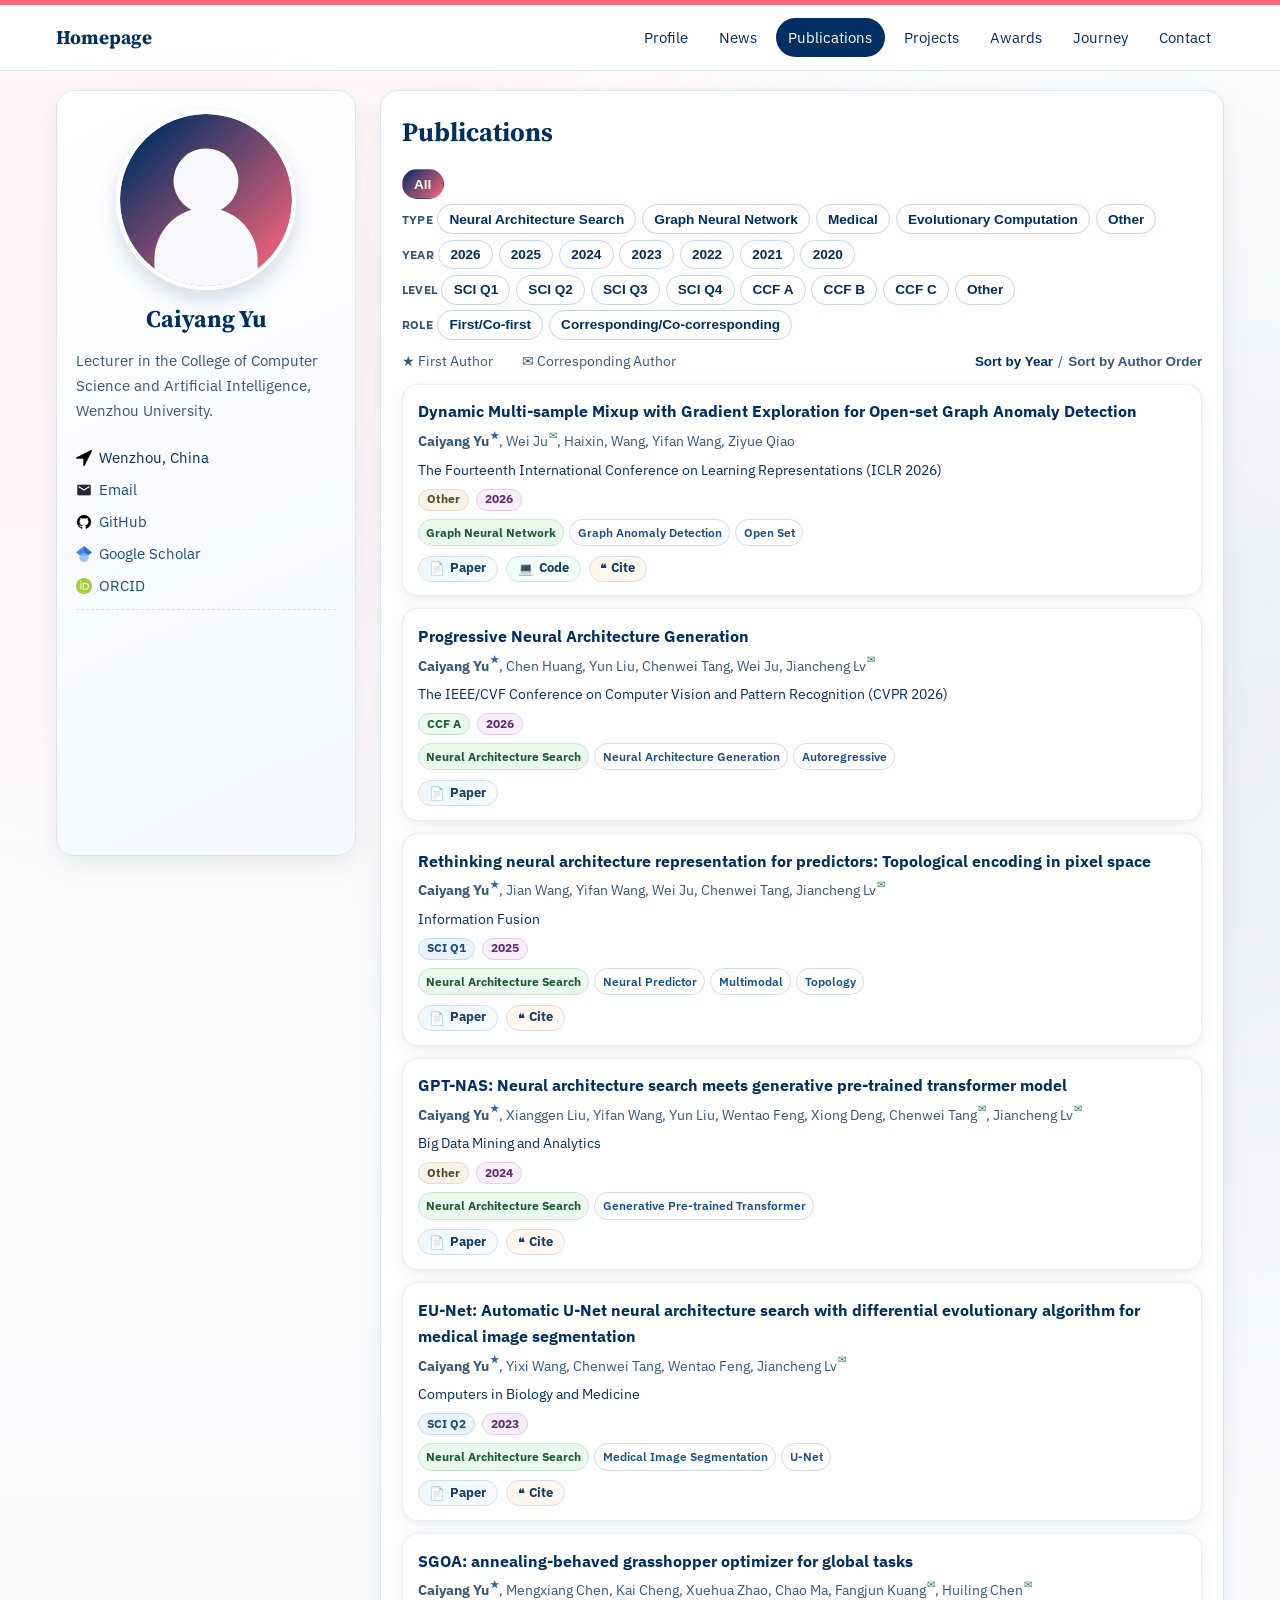
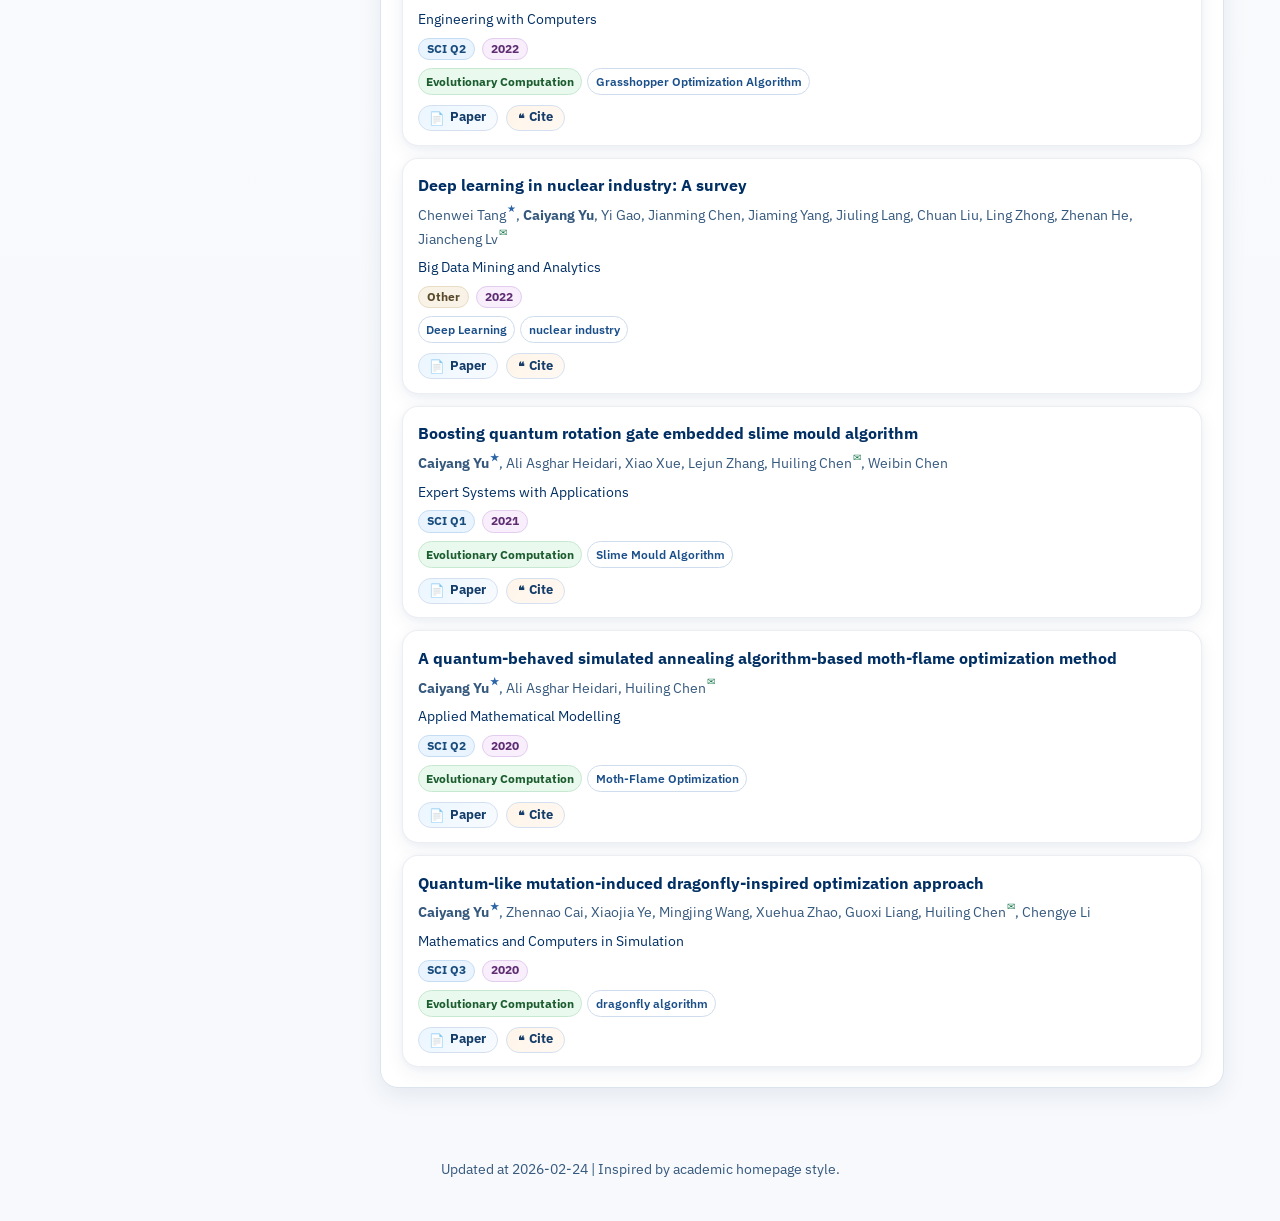
==== publications.html @ 08a245bc "Add files via upload" ====
<!doctype html>
<html lang="en">
  <head>
    <meta charset="UTF-8" />
    <meta name="viewport" content="width=device-width, initial-scale=1.0" />
    <title>Your Name - Publications</title>
    <meta
      name="description"
      content="Full publications list with tag filters and resource links."
    />
    <link rel="preconnect" href="https://fonts.googleapis.com" />
    <link rel="preconnect" href="https://fonts.gstatic.com" crossorigin />
    <link
      href="https://fonts.googleapis.com/css2?family=IBM+Plex+Sans:wght@400;500;600;700&family=Source+Serif+4:opsz,wght@8..60,500;8..60,700&display=swap"
      rel="stylesheet"
    />
    <link rel="stylesheet" href="./assets/css/style.css?v=20260226a9" />
  </head>
  <body class="accent-border-top publications-page">
    <header class="masthead">
      <div class="masthead__inner">
        <a class="brand" href="./index.html#overview">Homepage</a>
        <button class="menu-toggle" id="menuToggle" aria-label="Toggle navigation menu">
          ?
        </button>
        <nav class="site-nav" id="siteNav">
          <a href="./index.html#overview" class="nav-link" id="navOverview">Profile</a>
          <a href="./index.html#news" class="nav-link" id="navNews">News</a>
          <a href="./publications.html#publications" class="nav-link active" id="navPublications">Publications</a>
          <a href="./index.html#projects" class="nav-link" id="navProjects">Projects</a>
          <a href="./index.html#awards" class="nav-link" id="navAwards">Awards</a>
          <a href="./index.html#journey" class="nav-link" id="navJourney">Journey</a>
          <a href="./index.html#contact" class="nav-link" id="navContact">Contact</a>
        </nav>
      </div>
    </header>

    <div class="layout">
      <aside class="sidebar">
        <div class="profile-card reveal">
          <img
            src="./assets/img/avatar.svg"
            alt="Profile avatar"
            class="avatar"
            width="180"
            height="180"
          />
          <h1 class="name" id="profileName"></h1>
          <p class="title" id="profileTitle"></p>
          <p class="bio" id="profileBio"></p>
          <div class="profile-sections" id="profileSections"></div>
          <ul class="meta-list" id="profileMeta"></ul>
          <div class="profile-globe-section" id="profileGlobeSection">
            <div class="clustrmaps-shell">
              <script
                type="text/javascript"
                id="clstr_globe"
                src="//clustrmaps.com/globe.js?d=Vr-eYn9fNnJRWR6kcXJa5akQlOll4HKWjM--Xfn5inY"
              ></script>
            </div>
          </div>
        </div>
      </aside>

      <main class="content">
        <section id="publications" class="section reveal">
          <h2 id="publicationsTitle">Publications</h2>
          <div class="chip-group" id="pubFilterChips"></div>
          <p class="filter-hint filter-hint--authors" id="pubFilterHint">�� First Author        ? Corresponding Author</p>
          <div class="pub-list" id="pubList"></div>
        </section>
      </main>
    </div>

    <footer class="footer">
      <p><span id="updatedLabel">Updated at</span> <span id="updatedAt"></span> | <span id="footerInspired">Inspired by academic homepage style.</span></p>
    </footer>

    <script>
      window.CONTENT_BASE_PATH = "./content";
    </script>
    <script src="./assets/js/main.js?v=20260226a9"></script>
  </body>
</html>
---- assets/css/style.css ----
:root {
  --primary-color: #012f63;
  --primary-light: #1a4f8a;
  --accent-color: #fe667b;
  --accent-light: #ff9aaa;
  --bg-light: #f7f9fc;
  --bg-white: #ffffff;
  --text-main: #012f63;
  --text-muted: #35587d;
  --border: #dce4ee;
  --shadow: 0 8px 24px rgba(1, 47, 99, 0.08);
  --shadow-hover: 0 14px 30px rgba(1, 47, 99, 0.14);
  --radius: 12px;
  --radius-lg: 18px;
  --space: 1rem;
}

*,
*::before,
*::after {
  box-sizing: border-box;
}

html {
  scroll-behavior: smooth;
}

body {
  margin: 0;
  color: var(--text-main);
  background:
    radial-gradient(circle at 15% 10%, rgba(254, 102, 123, 0.08), transparent 28%),
    radial-gradient(circle at 90% 25%, rgba(1, 47, 99, 0.07), transparent 35%),
    linear-gradient(180deg, #ffffff 0%, #f7f9fc 70%);
  font-family: "IBM Plex Sans", sans-serif;
  line-height: 1.65;
}

body.modal-open {
  overflow: hidden;
}

.accent-border-top {
  border-top: 5px solid var(--accent-color);
}

a {
  color: var(--primary-light);
  text-decoration: none;
}

a:hover {
  color: var(--accent-color);
}

.masthead {
  position: sticky;
  top: 0;
  z-index: 20;
  backdrop-filter: blur(8px);
  background: rgba(255, 255, 255, 0.9);
  border-bottom: 1px solid var(--border);
}

.masthead__inner {
  max-width: 1200px;
  margin: 0 auto;
  padding: 0.8rem 1rem;
  display: flex;
  align-items: center;
  gap: 1rem;
}

.brand {
  font-family: "Source Serif 4", serif;
  font-size: 1.2rem;
  font-weight: 700;
  color: var(--primary-color);
}

.site-nav {
  margin-left: auto;
  display: flex;
  flex-wrap: wrap;
  gap: 0.35rem;
}

.nav-link {
  font-size: 0.95rem;
  padding: 0.45rem 0.8rem;
  border-radius: 999px;
  color: var(--primary-color);
  transition: 0.2s ease;
}

.nav-link:hover,
.nav-link.active {
  background: var(--primary-color);
  color: #fff;
}

.menu-toggle {
  display: none;
  border: 1px solid var(--border);
  border-radius: 8px;
  background: #fff;
  color: var(--primary-color);
  padding: 0.3rem 0.55rem;
  font-size: 1.15rem;
}

.layout {
  max-width: 1200px;
  margin: 1.2rem auto 0;
  padding: 0 1rem 2.5rem;
  display: grid;
  grid-template-columns: 300px 1fr;
  gap: 1.5rem;
}

.sidebar {
  position: sticky;
  top: 88px;
  align-self: start;
  max-height: calc(100vh - 104px);
}

.profile-card {
  background: linear-gradient(155deg, #fff 0%, #f4f8ff 100%);
  border: 1px solid var(--border);
  border-radius: var(--radius-lg);
  box-shadow: var(--shadow);
  padding: 1.2rem;
  max-height: calc(100vh - 104px);
  overflow-y: auto;
  scrollbar-gutter: stable;
  -ms-overflow-style: none;
  scrollbar-width: none;
}

.profile-card::-webkit-scrollbar {
  display: none;
  width: 0;
  height: 0;
}

.avatar {
  width: 100%;
  max-width: 180px;
  aspect-ratio: 1 / 1;
  object-fit: cover;
  border-radius: 50%;
  border: 4px solid #fff;
  box-shadow: 0 10px 20px rgba(1, 47, 99, 0.16);
  display: block;
  margin: 0 auto 0.9rem;
}

.name {
  margin: 0 0 0.1rem;
  text-align: center;
  font-size: 1.5rem;
  line-height: 1.2;
  font-family: "Source Serif 4", serif;
}

.title {
  margin: 0 0 0.9rem;
  text-align: center;
  color: var(--accent-color);
  font-weight: 600;
}

.bio {
  margin: 0 0 0.8rem;
  color: var(--text-muted);
  font-size: 0.95rem;
}

.profile-sections {
  margin: 0 0 0.8rem;
  display: grid;
  gap: 0.55rem;
}

.profile-section {
  border: 1px solid #dee8f5;
  border-radius: 10px;
  background: #fff;
  padding: 0.5rem 0.6rem;
}

.profile-section h3 {
  margin: 0 0 0.25rem;
  font-size: 0.83rem;
  letter-spacing: 0.02em;
  text-transform: uppercase;
  color: var(--accent-color);
}

.profile-section ul {
  margin: 0;
  padding-left: 1rem;
  font-size: 0.87rem;
  color: var(--text-main);
}

.meta-list {
  list-style: none;
  padding: 0;
  margin: 0;
  display: grid;
  gap: 0.9rem;
  font-size: 0.92rem;
}

.meta-item {
  display: flex;
  align-items: center;
  gap: 0.45rem;
}

.meta-link {
  display: inline-flex;
  align-items: center;
  gap: 0.45rem;
}

.meta-icon {
  width: 1.2rem;
  text-align: center;
  display: inline-block;
  flex: 0 0 1.2rem;
}

.meta-icon-img {
  width: 1rem;
  height: 1rem;
  object-fit: contain;
  flex: 0 0 1rem;
  display: inline-block;
}

.meta-text {
  line-height: 1.2;
}

.profile-globe-section {
  margin-top: 0.9rem;
  padding-top: 0.75rem;
  border-top: 1px dashed #d6e1f0;
}

.profile-time-section {
  margin-top: 0.88rem;
  padding: 0.62rem 0.68rem;
  border: 1px solid #d7e4f4;
  border-radius: 12px;
  background: linear-gradient(155deg, #ffffff, #f7fbff);
}

.profile-time-title {
  margin: 0 0 0.5rem;
  font-size: 0.78rem;
  letter-spacing: 0.05em;
  text-transform: uppercase;
  color: var(--text-muted);
}

.profile-time-grid {
  display: grid;
  gap: 0.36rem;
}

.profile-time-row {
  display: flex;
  align-items: center;
  justify-content: space-between;
  gap: 0.6rem;
}

.profile-time-label-wrap {
  display: inline-flex;
  flex-direction: column;
  align-items: flex-start;
  gap: 0.08rem;
  min-width: 0;
}

.profile-time-label {
  font-size: 0.78rem;
  color: #274162;
  white-space: nowrap;
}

.profile-time-label--link {
  color: #1c4e8c;
  text-decoration: none;
  border-bottom: 1px dotted #8bb1de;
}

.profile-time-label--link:hover {
  color: var(--accent-color);
  border-bottom-color: var(--accent-color);
}

.profile-time-sublabel {
  font-size: 0.71rem;
  color: #6e8098;
  line-height: 1.1;
}

.profile-time-value {
  min-width: 146px;
  text-align: right;
  font-family: ui-monospace, SFMono-Regular, Menlo, Consolas, "Liberation Mono", monospace;
  font-size: 0.77rem;
  color: #113b66;
  background: #ecf4ff;
  border: 1px solid #d5e5f8;
  border-radius: 8px;
  padding: 0.12rem 0.34rem;
  white-space: nowrap;
}

.profile-globe-title {
  margin: 0 0 0.55rem;
  font-size: 0.8rem;
  letter-spacing: 0.04em;
  text-transform: uppercase;
  color: var(--text-muted);
}

.clustrmaps-shell {
  min-height: 178px;
  display: flex;
  align-items: center;
  justify-content: center;
}

#clstr_globe {
  display: block;
  width: 197px;
  min-height: 214px;
}

.clustrmaps-shell .clstrm_outer {
  transform: scale(0.82);
  transform-origin: top center;
}

.content {
  min-width: 0;
}

body.publications-page .section {
  margin-bottom: 0;
}

.section {
  background: var(--bg-white);
  border: 1px solid var(--border);
  border-radius: var(--radius-lg);
  box-shadow: var(--shadow);
  padding: 1.25rem 1.3rem;
  margin-bottom: 1rem;
}

.section h2 {
  margin: 0 0 0.9rem;
  font-family: "Source Serif 4", serif;
  font-size: 1.65rem;
  color: var(--primary-color);
}

.section-title-row {
  display: flex;
  align-items: baseline;
  flex-wrap: wrap;
  gap: 0.5rem;
}

.section-title-link {
  font-family: "IBM Plex Sans", sans-serif;
  font-size: 1rem;
  font-weight: 600;
  color: var(--primary-light);
  border: 1px solid #d4e0ef;
  border-radius: 999px;
  padding: 0.14rem 0.52rem;
  transition:
    transform 0.18s ease,
    color 0.18s ease,
    border-color 0.18s ease,
    box-shadow 0.18s ease;
}

.section-title-link:hover {
  transform: translateY(-1px);
  color: var(--accent-color);
  border-color: #f3b4bf;
  box-shadow: 0 8px 16px rgba(1, 47, 99, 0.1);
}

.section h3 {
  margin: 0 0 0.5rem;
  font-size: 1.05rem;
}

.section ul {
  margin: 0;
  padding-left: 1.2rem;
}

.overview-grid {
  display: grid;
  grid-template-columns: 1fr;
  gap: 0.9rem;
}

.summary-card {
  position: relative;
  border: 1px solid #dbe7f5;
  border-radius: var(--radius);
  background: linear-gradient(160deg, #ffffff, #f6f9ff);
  padding: 1rem 1rem 2rem;
}

.summary-text {
  margin: 0;
  font-size: 1.02rem;
}

.feature-grid {
  margin-top: 0.9rem;
  display: grid;
  grid-template-columns: repeat(3, minmax(0, 1fr));
  gap: 0.7rem;
}

.feature-card {
  padding: 0.8rem 0.9rem;
  border-radius: var(--radius);
  border: 1px solid #e3eaf3;
  background: linear-gradient(155deg, #ffffff, #f6f9fe);
}

.timeline {
  display: grid;
  gap: 0.4rem;
}

#news .timeline li {
  border-radius: 8px;
  padding: 0.22rem 0.38rem;
  transition:
    transform 0.2s ease,
    box-shadow 0.2s ease,
    background-color 0.2s ease;
  transform-origin: left center;
}

#news .timeline li:hover {
  transform: translateX(4px) scale(1.015);
  background: linear-gradient(135deg, #ffffff 0%, #f7fbff 100%);
  box-shadow: 0 10px 20px rgba(1, 47, 99, 0.1);
}

.timeline li.news-latest {
  position: relative;
  padding-left: 0;
  font-weight: 600;
}

.timeline li.news-latest::after {
  content: "LATEST";
  margin-left: 0.45rem;
  display: inline-block;
  font-size: 0.68rem;
  letter-spacing: 0.06em;
  font-weight: 700;
  color: var(--accent-color);
  vertical-align: middle;
  animation: latestBlink 1.2s ease-in-out infinite;
}

@keyframes latestBlink {
  0%,
  100% {
    opacity: 1;
  }
  50% {
    opacity: 0.35;
  }
}

.journey-list {
  position: relative;
  display: grid;
  gap: 0.7rem;
  padding-left: 0.85rem;
}

.journey-list::before {
  content: "";
  position: absolute;
  left: 0.3rem;
  top: 0.1rem;
  bottom: 0.1rem;
  width: 2px;
  background: linear-gradient(180deg, var(--accent-light), var(--primary-color));
}

.journey-item {
  position: relative;
  border: 1px solid #dbe6f4;
  border-radius: var(--radius);
  background: linear-gradient(145deg, #ffffff, #f8fbff);
  padding: 0.75rem 0.85rem;
}

.journey-item::before {
  content: "";
  position: absolute;
  left: -1.1rem;
  top: 0.95rem;
  width: 10px;
  height: 10px;
  border-radius: 50%;
  background: var(--accent-color);
  box-shadow: 0 0 0 3px rgba(254, 102, 123, 0.18);
}

.journey-period {
  margin: 0;
  font-size: 0.83rem;
  color: var(--accent-color);
  font-weight: 700;
}

.journey-title {
  margin: 0.2rem 0 0;
  font-size: 1rem;
}

.journey-detail {
  margin: 0.25rem 0 0;
  font-size: 0.92rem;
  color: var(--text-muted);
}

.chip-group {
  display: flex;
  flex-wrap: wrap;
  gap: 0.45rem;
  margin-bottom: 0.8rem;
}

.pub-author-legend {
  display: flex;
  flex-wrap: wrap;
  gap: 0.75rem 1.1rem;
  margin: -0.1rem 0 0.7rem;
  padding: 0.45rem 0.65rem;
  border: 1px dashed #d2dfef;
  border-radius: 10px;
  background: #f9fcff;
}

.pub-author-legend__item {
  display: inline-flex;
  align-items: baseline;
  gap: 0.3rem;
  font-size: 0.82rem;
  color: var(--text-muted);
  font-weight: 600;
}

.pub-filter-groups {
  display: grid;
  gap: 0.34rem;
  margin-bottom: 0.8rem;
}

.pub-filter-group {
  display: grid;
  grid-template-columns: max-content minmax(0, 1fr);
  column-gap: 0.28rem;
  row-gap: 0.2rem;
  align-items: start;
}

.pub-filter-label {
  font-size: 0.74rem;
  font-weight: 700;
  color: var(--text-muted);
  letter-spacing: 0.02em;
  text-transform: uppercase;
  min-width: 0;
  padding-top: 0.32rem;
  white-space: nowrap;
}

.pub-filter-row {
  display: flex;
  flex-wrap: wrap;
  gap: 0.36rem;
  min-width: 0;
}

.pub-filter-group > .pub-filter-row:first-child {
  grid-column: 1 / -1;
}

.filter-hint {
  margin: -0.15rem 0 0.7rem;
  font-size: 0.85rem;
  color: var(--text-muted);
}

.filter-hint--authors {
  display: flex;
  flex-wrap: wrap;
  align-items: center;
  justify-content: space-between;
  gap: 0.9rem 1.2rem;
}

.filter-hint--authors .hint-author-legend {
  display: flex;
  flex-wrap: wrap;
  align-items: center;
  gap: 1.8rem;
}

.filter-hint--authors .hint-author-item {
  white-space: nowrap;
}

.pub-sort-switch {
  display: inline-flex;
  align-items: center;
  gap: 0.32rem;
  margin-left: auto;
}

.pub-sort-divider {
  color: var(--text-muted);
  font-size: 0.83rem;
  line-height: 1;
}

.pub-sort-btn {
  border: 0;
  border-radius: 0;
  background: transparent;
  color: var(--text-muted);
  font-size: 0.84rem;
  font-weight: 600;
  line-height: 1;
  padding: 0;
  cursor: pointer;
  transition: color 0.18s ease;
}

.pub-sort-btn.active {
  color: var(--primary-color);
  font-weight: 700;
}

.pub-sort-btn:hover {
  color: var(--accent-color);
}

.chip {
  border: 1px solid #c8d6e8;
  background: #fff;
  color: var(--primary-color);
  padding: 0.4rem 0.7rem;
  border-radius: 999px;
  cursor: pointer;
  font-size: 0.85rem;
  font-weight: 600;
}

.chip.active,
.chip:hover {
  border-color: transparent;
  background: linear-gradient(135deg, var(--primary-color), var(--accent-color));
  color: #fff;
}

.pub-list {
  display: grid;
  gap: 0.75rem;
}

.pub-card {
  position: relative;
  z-index: 0;
  display: flex;
  align-items: stretch;
  gap: 0;
  border: 0.8px solid rgba(1, 47, 99, 0.08);
  border-radius: 16px;
  background: #fff;
  padding: 0;
  overflow: hidden;
  box-shadow: 0 6px 20px rgba(1, 47, 99, 0.06), 0 2px 6px rgba(1, 47, 99, 0.04);
  transition: transform 0.22s ease, box-shadow 0.22s ease;
}

.pub-card--text-only {
  display: block;
  padding: 0.85rem 0.92rem;
}

.pub-card--text-only .pub-body {
  padding: 0;
}

.pub-card:hover {
  transform: translateY(-2px);
  box-shadow: 0 12px 26px rgba(1, 47, 99, 0.11), 0 4px 12px rgba(1, 47, 99, 0.08);
}

.pub-card:focus-within,
.pub-card:hover {
  z-index: 12;
}

.pub-thumb {
  flex: 0 0 min(40%, 420px);
  min-width: 220px;
  align-self: stretch;
  border-radius: 0;
  padding: 12px;
  display: flex;
  align-items: stretch;
  justify-content: stretch;
  font-weight: 700;
  color: #fff;
  font-size: 0.88rem;
  min-height: 0;
  background: transparent;
}

.pub-thumb-button {
  position: relative;
  border: 0;
  padding: 0;
  cursor: zoom-in;
  overflow: hidden;
  width: 100%;
  height: 100%;
  min-height: 0;
  border-radius: 10px;
  display: flex;
  align-items: center;
  justify-content: center;
  background: rgba(248, 251, 255, 0.72);
  transition: transform 0.2s ease, box-shadow 0.2s ease;
}

.pub-thumb-button:hover {
  transform: scale(1.015);
  box-shadow: 0 8px 16px rgba(1, 47, 99, 0.14);
}

.pub-thumb-corner-label {
  position: absolute;
  top: 10px;
  left: 10px;
  z-index: 2;
  pointer-events: none;
  padding: 0.22rem 0.58rem;
  border-radius: 999px;
  border: 1px solid rgba(255, 255, 255, 0.42);
  background: linear-gradient(135deg, rgba(22, 70, 132, 0.92), rgba(0, 147, 163, 0.88));
  color: #fff;
  font-size: 0.68rem;
  font-weight: 700;
  letter-spacing: 0.02em;
  line-height: 1.15;
  box-shadow: 0 6px 14px rgba(1, 47, 99, 0.2);
  backdrop-filter: blur(3px);
  -webkit-backdrop-filter: blur(3px);
}

.pub-thumb-img {
  width: 100%;
  height: 100%;
  max-width: none;
  max-height: none;
  object-fit: cover;
  display: block;
  background: transparent;
  border-radius: 6px;
}

.pub-thumb-file {
  display: inline-flex;
  align-items: center;
  justify-content: center;
  position: absolute;
  inset: 0;
  width: 100%;
  min-height: 0;
  font-size: 1rem;
  letter-spacing: 0.08em;
  color: #47678f;
  background: rgba(248, 251, 255, 0.82);
}

.pub-thumb-pdf {
  width: 100%;
  height: 100%;
  min-height: 0;
  border: 0;
  display: block;
  pointer-events: none;
  background: transparent;
}

.pub-thumb-button--pdf,
.pub-thumb-button--pdf .pub-thumb-pdf {
  min-height: 0;
}

.pub-thumb-pdf-canvas {
  display: block;
  max-width: 100%;
  max-height: 100%;
  width: auto;
  height: auto;
  background: transparent;
  border-radius: 6px;
}

.pub-thumb--badge {
  width: 100%;
  min-height: 168px;
  display: flex;
  align-items: center;
  justify-content: center;
  border-radius: 10px;
  background: linear-gradient(135deg, var(--primary-color), var(--accent-color));
}

.pub-body {
  flex: 1 1 auto;
  padding: 18px 20px 16px;
}

.pub-body h3 {
  margin: 0;
  font-size: 1rem;
}

.authors,
.venue {
  margin: 0.28rem 0 0;
  font-size: 0.9rem;
}

.authors {
  color: var(--text-muted);
}

.author-name {
  display: inline-block;
  white-space: nowrap;
}

.author-name--first {
  font-weight: 700;
}

.author-badge {
  display: inline-block;
  margin-left: 0.08rem;
  font-size: 0.62rem;
  line-height: 1;
  vertical-align: super;
  transform: translateY(-0.15rem);
}

.author-badge--first {
  color: #2a63a6;
}

.author-badge--corresponding {
  color: #1b7a4f;
}

.pub-levels {
  display: flex;
  flex-wrap: wrap;
  gap: 0.4rem;
  margin-top: 0.45rem;
}

.pub-level {
  display: inline-flex;
  align-items: center;
  border-radius: 999px;
  padding: 0.18rem 0.52rem;
  font-size: 0.75rem;
  font-weight: 700;
  line-height: 1.2;
  border: 1px solid transparent;
}

.pub-level--sci {
  color: #174c7d;
  background: #eaf4ff;
  border-color: #c5ddf4;
}

.pub-level--ccf {
  color: #1b5d2f;
  background: #eaf9ee;
  border-color: #c7e8d0;
}

.pub-level--other {
  color: #5a4a2b;
  background: #f8f2e7;
  border-color: #e8dcc4;
}

.pub-level--year {
  color: #5f2d72;
  background: #f8eefc;
  border-color: #e2cdee;
}

.tags {
  display: flex;
  flex-wrap: wrap;
  gap: 0.35rem;
  margin-top: 0.5rem;
}

.tags span {
  font-size: 0.74rem;
  font-weight: 600;
  color: var(--primary-light);
  border: 1px solid #cfdced;
  border-radius: 999px;
  padding: 0.18rem 0.45rem;
  background: #fff;
}

.tags span.tag-type-match {
  color: #1b5d2f;
  background: #eaf9ee;
  border-color: #c7e8d0;
  font-weight: 700;
}

.links {
  margin: 0.5rem 0 0;
  display: flex;
  gap: 0.8rem;
  font-size: 0.92rem;
  font-weight: 600;
}

.pub-actions {
  margin: 0.6rem 0 0;
  display: flex;
  flex-wrap: wrap;
  gap: 0.5rem;
}

.pub-action {
  display: inline-flex;
  align-items: center;
  gap: 0.3rem;
  border-radius: 999px;
  padding: 0.36rem 0.68rem;
  border: 1px solid #d4e0ef;
  color: #153d69;
  font-size: 0.8rem;
  font-weight: 700;
  line-height: 1;
  text-decoration: none;
  cursor: pointer;
  transition: transform 0.18s ease, box-shadow 0.18s ease, color 0.18s ease;
}

button.pub-action {
  appearance: none;
  font-family: inherit;
}

.pub-action--paper {
  background: linear-gradient(135deg, #ebf6ff, #f8fbff);
}

.pub-action--code {
  background: linear-gradient(135deg, #ecfff5, #f6fffa);
}

.pub-action--cite {
  background: linear-gradient(135deg, #fff4e8, #fff9f3);
}

.pub-action:hover {
  transform: scale(1.08);
  box-shadow: 0 10px 18px rgba(1, 47, 99, 0.16);
  color: #0a2f58;
}

.pub-action__icon {
  font-size: 0.78rem;
}

.pub-action__text {
  display: inline-block;
}

.pub-cite {
  position: relative;
  display: inline-flex;
}

.pub-cite::before {
  content: "";
  position: absolute;
  left: -0.2rem;
  right: -0.2rem;
  bottom: 100%;
  height: 0.55rem;
}

.pub-cite-menu {
  position: absolute;
  left: 0;
  bottom: 100%;
  min-width: 148px;
  display: grid;
  gap: 0.22rem;
  padding: 0.32rem;
  border-radius: 10px;
  border: 1px solid #d5e2f2;
  background: #fff;
  box-shadow: 0 12px 24px rgba(1, 47, 99, 0.14);
  opacity: 0;
  visibility: hidden;
  transform: translateY(-6px);
  pointer-events: none;
  transition: opacity 0.16s ease, transform 0.16s ease, visibility 0.16s ease;
  z-index: 25;
}

.pub-cite:hover .pub-cite-menu,
.pub-cite:focus-within .pub-cite-menu {
  opacity: 1;
  visibility: visible;
  transform: translateY(0);
  pointer-events: auto;
}

.pub-cite-option {
  appearance: none;
  border: 1px solid #d7e3f2;
  border-radius: 8px;
  background: #f8fbff;
  color: #133d6a;
  font-family: inherit;
  font-size: 0.76rem;
  font-weight: 600;
  text-align: left;
  padding: 0.34rem 0.42rem;
  cursor: pointer;
}

.pub-cite-option:hover {
  border-color: transparent;
  color: #fff;
  background: linear-gradient(135deg, var(--primary-color), var(--accent-color));
}

.transient-toast {
  position: fixed;
  left: 50%;
  top: 50%;
  z-index: 1400;
  display: inline-flex;
  align-items: center;
  justify-content: center;
  width: fit-content;
  min-width: 0;
  max-width: min(70vw, 280px);
  padding: 0.42rem 0.62rem;
  border-radius: 9px;
  border: 1px solid transparent;
  box-shadow: 0 12px 24px rgba(1, 47, 99, 0.14);
  font-size: 0.84rem;
  line-height: 1.25;
  text-align: center;
  font-weight: 600;
  word-break: break-word;
  opacity: 0;
  transform: translate(-50%, -46%) scale(0.98);
  pointer-events: none;
  transition: opacity 0.2s ease, transform 0.2s ease;
}

.transient-toast.show {
  opacity: 1;
  transform: translate(-50%, -50%) scale(1);
}

.transient-toast--info {
  background: #eef5ff;
  border-color: #c8daf6;
  color: #143a66;
}

.transient-toast--success {
  background: #eaf9eb;
  border-color: #bde8c1;
  color: #17612b;
}

.pub-card.hidden {
  display: none;
}

.project-list {
  display: grid;
  gap: 0.75rem;
}

.project-card {
  border: 1px solid #dce5f1;
  border-radius: var(--radius);
  background: linear-gradient(150deg, #fff, #f8fbff);
  padding: 0.8rem;
  transition: transform 0.22s ease, box-shadow 0.22s ease;
}

.project-card:hover {
  transform: translateY(-3px);
  box-shadow: var(--shadow-hover);
}

.project-top {
  display: flex;
  justify-content: space-between;
  align-items: baseline;
  gap: 0.6rem;
  flex-wrap: wrap;
}

.project-top h3 {
  margin: 0;
  font-size: 1.05rem;
}

.project-period {
  margin: 0;
  font-size: 0.82rem;
  color: var(--accent-color);
  font-weight: 700;
}

.project-summary,
.project-impact {
  margin: 0.45rem 0 0;
  font-size: 0.92rem;
}

.project-impact {
  color: var(--text-muted);
}

.hidden {
  display: none !important;
}

.footer {
  text-align: center;
  padding: 0.9rem 1rem 1.6rem;
  font-size: 0.9rem;
  color: var(--text-muted);
}

.pub-image-modal {
  position: fixed;
  inset: 0;
  z-index: 1250;
  display: none;
  place-items: center;
}

.pub-image-modal.open {
  display: grid;
}

.pub-image-modal__backdrop {
  position: absolute;
  inset: 0;
  background: rgba(0, 0, 0, 0.35);
  backdrop-filter: blur(1px);
}

.pub-image-modal__panel {
  position: relative;
  max-width: min(84vw, 980px);
  max-height: 86vh;
  display: grid;
  place-items: center;
}

.pub-image-modal__img {
  max-width: min(84vw, 980px);
  max-height: 82vh;
  width: auto;
  height: auto;
  display: block;
  border-radius: 0;
  box-shadow: none;
}

.pub-image-modal__pdf {
  display: none;
  width: min(90vw, 980px);
  height: min(84vh, 920px);
  border: 0;
  background: #fff;
}

.pub-image-modal.pdf-mode .pub-image-modal__img {
  display: none;
}

.pub-image-modal.pdf-mode .pub-image-modal__pdf {
  display: block;
}

.lang-switch {
  position: absolute;
  z-index: 2;
  display: inline-flex;
  align-items: center;
  gap: 0.32rem;
  border: 0;
  border-radius: 0;
  background: transparent;
  box-shadow: none;
  padding: 0;
  user-select: none;
}

.lang-switch-inline {
  right: 0.95rem;
  bottom: 0.8rem;
  margin: 0;
}

.lang-divider {
  color: var(--text-muted);
  font-size: 0.83rem;
  line-height: 1;
  padding: 0;
}

.lang-btn {
  border: 0;
  border-radius: 0;
  background: transparent;
  color: var(--text-muted);
  font-size: 0.84rem;
  font-weight: 600;
  line-height: 1;
  padding: 0;
  cursor: pointer;
  transition: color 0.18s ease;
}

.lang-btn.active {
  color: var(--primary-color);
  font-weight: 700;
}

.lang-btn:hover {
  color: var(--accent-color);
}

.email-modal {
  position: fixed;
  inset: 0;
  z-index: 1200;
  display: none;
  place-items: center;
}

.email-modal.open {
  display: grid;
}

.email-modal__backdrop {
  position: absolute;
  inset: 0;
  background: rgba(1, 47, 99, 0.45);
  backdrop-filter: blur(4px);
}

.email-modal__card {
  position: relative;
  width: min(92vw, 380px);
  background: linear-gradient(155deg, #ffffff 0%, #f5f9ff 100%);
  border: 1px solid #d5e2f2;
  border-radius: 16px;
  box-shadow: 0 20px 45px rgba(1, 47, 99, 0.24);
  padding: 1rem 1rem 1.1rem;
}

.email-modal__close {
  position: absolute;
  top: 0.55rem;
  right: 0.55rem;
  width: 2rem;
  height: 2rem;
  border: 1px solid #ccdaec;
  border-radius: 999px;
  background: #fff;
  color: var(--primary-color);
  font-size: 1.05rem;
  line-height: 1;
  cursor: pointer;
}

.email-modal__close:hover {
  border-color: transparent;
  color: #fff;
  background: linear-gradient(135deg, var(--primary-color), var(--accent-color));
}

.email-modal__kicker {
  margin: 0;
  font-size: 0.8rem;
  color: var(--accent-color);
  text-transform: uppercase;
  letter-spacing: 0.06em;
  font-weight: 700;
}

.email-modal__title {
  margin: 0.25rem 0 0.45rem;
  font-size: 1.25rem;
  font-family: "Source Serif 4", serif;
}

.email-modal__address {
  margin: 0 0 0.85rem;
  padding: 0.58rem 0.68rem;
  border: 1px dashed #bfd2e9;
  border-radius: 10px;
  background: #fff;
  word-break: break-all;
  font-weight: 600;
}

.email-modal__copy {
  border: 1px solid #cadaef;
  background: #fff;
  color: var(--primary-color);
  border-radius: 999px;
  padding: 0.45rem 0.8rem;
  font-size: 0.88rem;
  font-weight: 700;
  cursor: pointer;
  display: inline-flex;
  align-items: center;
  gap: 0.45rem;
}

.email-modal__copy:hover {
  border-color: transparent;
  color: #fff;
  background: linear-gradient(135deg, var(--primary-color), var(--accent-color));
}

.copy-icon {
  width: 0.92rem;
  height: 0.92rem;
  position: relative;
  display: inline-block;
}

.copy-icon::before,
.copy-icon::after {
  content: "";
  position: absolute;
  border: 1.6px solid currentColor;
  border-radius: 2px;
  width: 0.7rem;
  height: 0.7rem;
}

.copy-icon::before {
  top: 0.12rem;
  left: 0.2rem;
}

.copy-icon::after {
  top: -0.06rem;
  left: 0;
  background: transparent;
}

.reveal {
  opacity: 0;
  transform: translateY(14px);
}

.reveal.in {
  opacity: 1;
  transform: translateY(0);
  transition: opacity 0.45s ease, transform 0.45s ease;
}

@media (max-width: 1000px) {
  .layout {
    grid-template-columns: 1fr;
  }

  .sidebar {
    position: static;
    max-height: none;
  }

  .feature-grid {
    grid-template-columns: 1fr;
  }

  .overview-grid {
    grid-template-columns: 1fr;
  }

  .profile-card {
    max-height: none;
    overflow: visible;
  }
}

@media (max-width: 760px) {
  .menu-toggle {
    display: inline-block;
    margin-left: auto;
  }

  .site-nav {
    position: absolute;
    top: calc(100% + 8px);
    left: 1rem;
    right: 1rem;
    background: #fff;
    border: 1px solid var(--border);
    border-radius: 10px;
    padding: 0.45rem;
    box-shadow: var(--shadow);
    display: none;
  }

  .site-nav.open {
    display: grid;
    gap: 0.25rem;
  }

  .pub-card {
    flex-direction: column;
  }

  .pub-filter-label {
    min-width: 0;
    padding-top: 0.32rem;
  }

  .pub-thumb {
    width: 100%;
    min-width: 0;
    min-height: 0;
    padding: 10px;
  }

  .pub-thumb-button--pdf,
  .pub-thumb-button--pdf .pub-thumb-pdf {
    min-height: 0;
  }

  .pub-thumb-button {
    min-height: 0;
  }

  .pub-thumb-corner-label {
    top: 8px;
    left: 8px;
    padding: 0.2rem 0.52rem;
    font-size: 0.64rem;
  }

  .pub-body {
    padding: 0 12px 12px;
  }

}
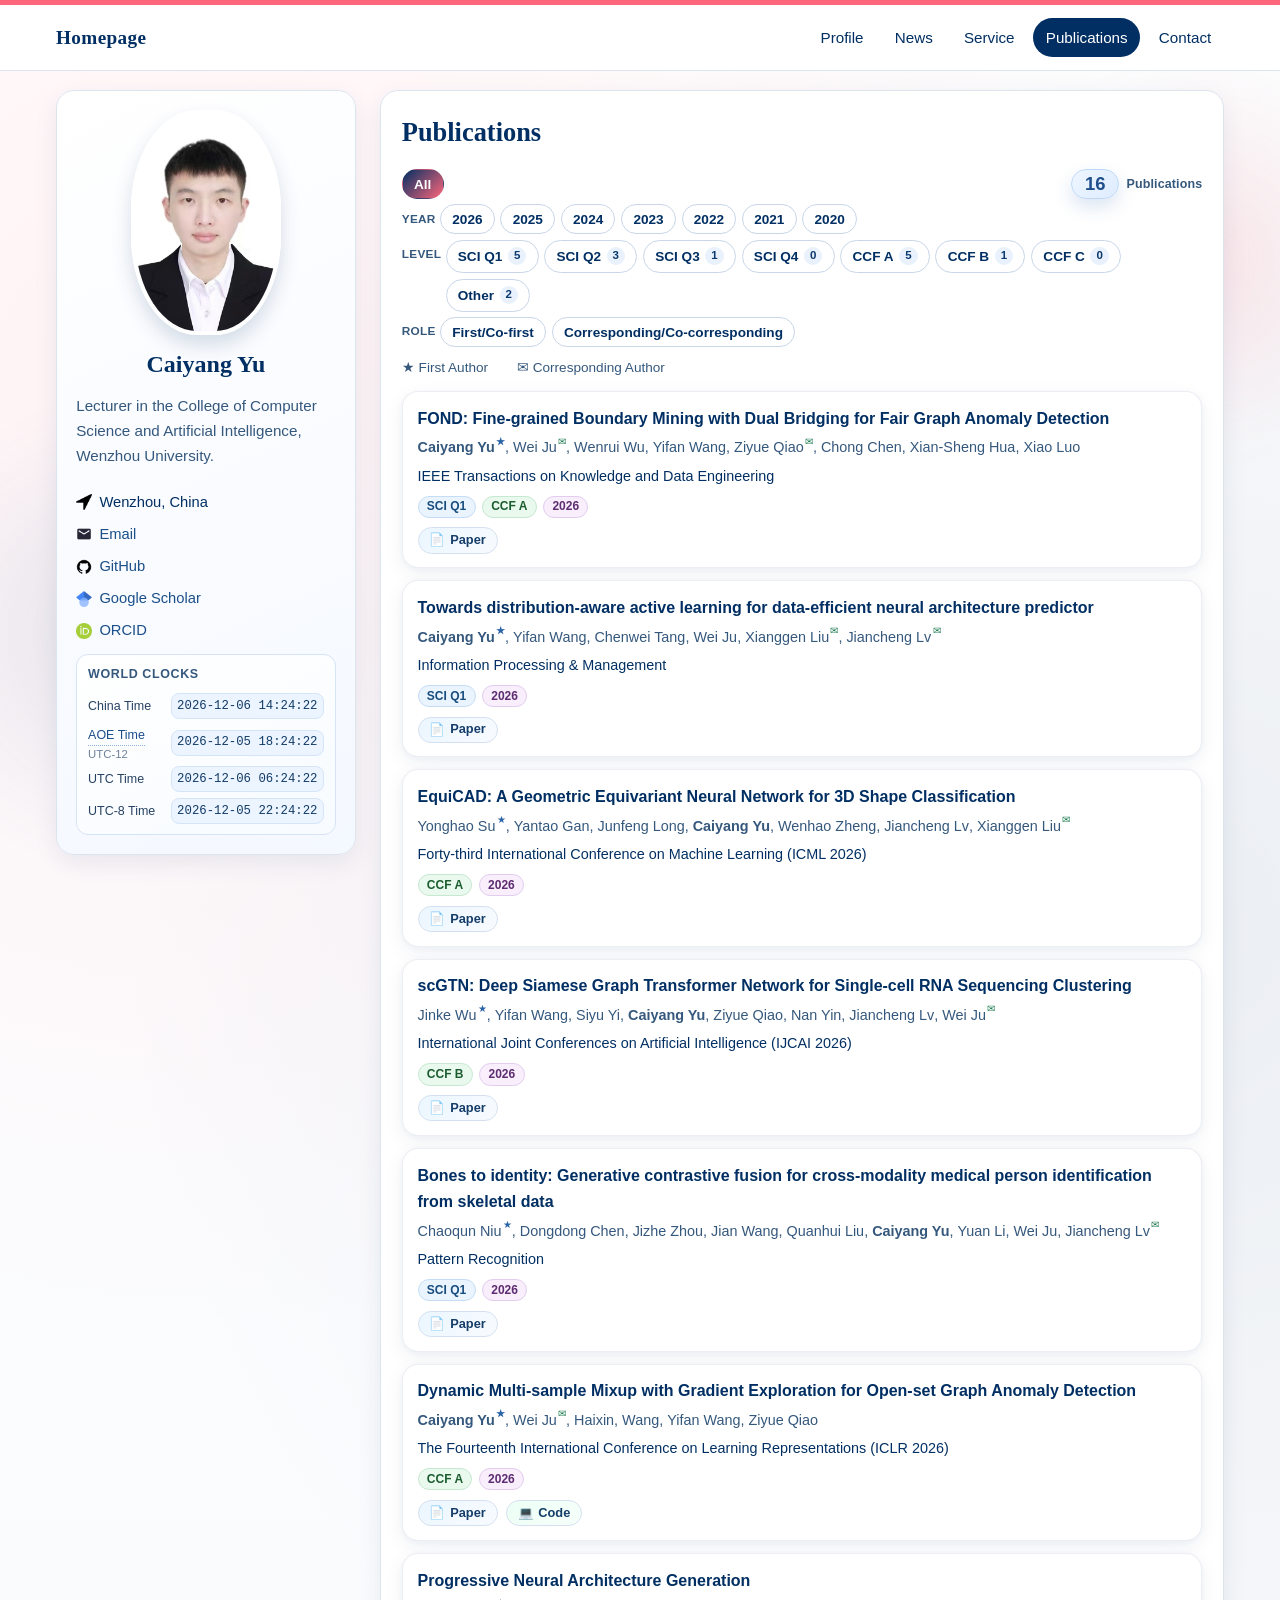
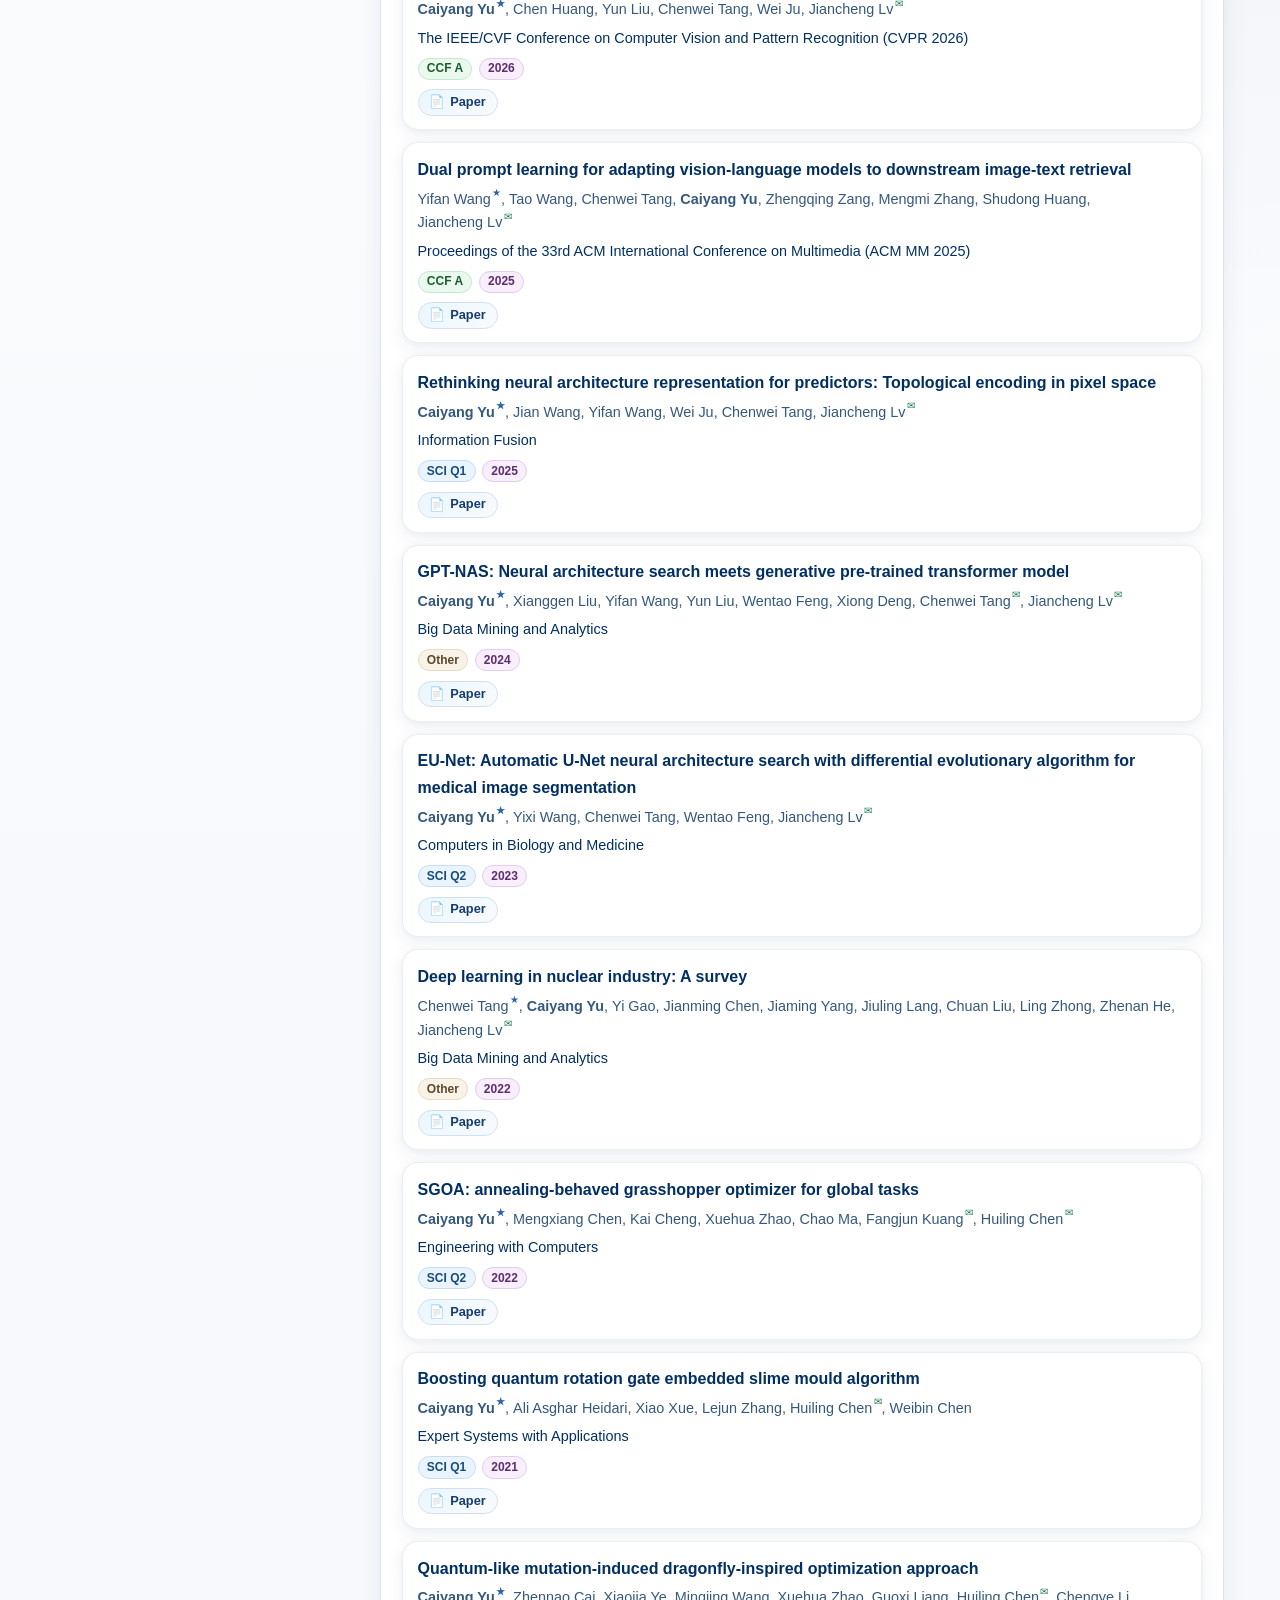
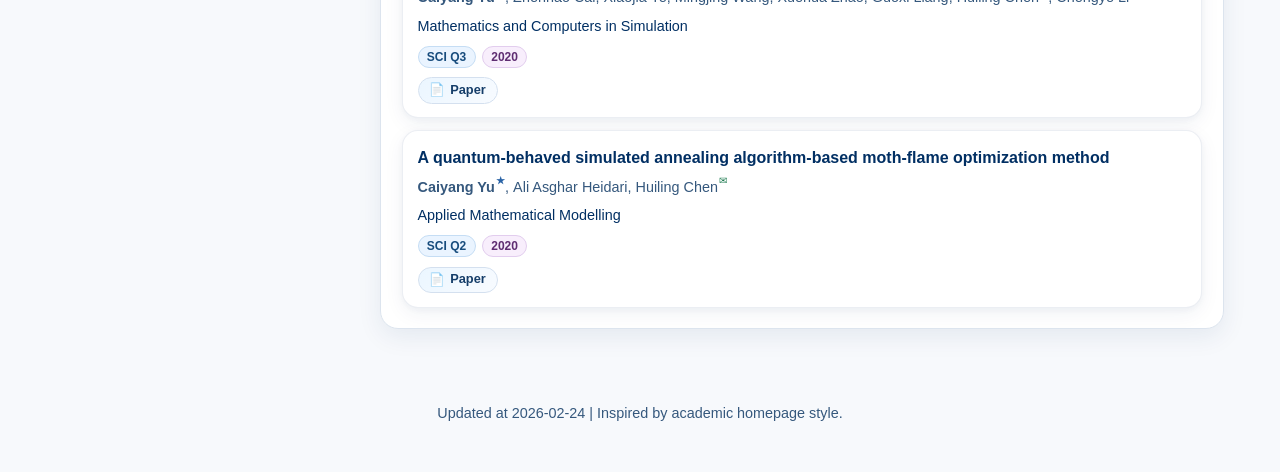
==== commit 281e62db: "Add files via upload" ====
--- a/publications.html
+++ b/publications.html
@@ -3,18 +3,15 @@
   <head>
     <meta charset="UTF-8" />
     <meta name="viewport" content="width=device-width, initial-scale=1.0" />
+    <meta http-equiv="Cache-Control" content="no-cache, no-store, must-revalidate" />
+    <meta http-equiv="Pragma" content="no-cache" />
+    <meta http-equiv="Expires" content="0" />
     <title>Your Name - Publications</title>
     <meta
       name="description"
       content="Full publications list with tag filters and resource links."
     />
-    <link rel="preconnect" href="https://fonts.googleapis.com" />
-    <link rel="preconnect" href="https://fonts.gstatic.com" crossorigin />
-    <link
-      href="https://fonts.googleapis.com/css2?family=IBM+Plex+Sans:wght@400;500;600;700&family=Source+Serif+4:opsz,wght@8..60,500;8..60,700&display=swap"
-      rel="stylesheet"
-    />
-    <link rel="stylesheet" href="./assets/css/style.css?v=20260226a9" />
+    <link rel="stylesheet" href="./assets/css/style.css?v=20260824a12" />
   </head>
   <body class="accent-border-top publications-page">
     <header class="masthead">
@@ -26,10 +23,8 @@
         <nav class="site-nav" id="siteNav">
           <a href="./index.html#overview" class="nav-link" id="navOverview">Profile</a>
           <a href="./index.html#news" class="nav-link" id="navNews">News</a>
+          <a href="./index.html#service" class="nav-link" id="navService">Service</a>
           <a href="./publications.html#publications" class="nav-link active" id="navPublications">Publications</a>
-          <a href="./index.html#projects" class="nav-link" id="navProjects">Projects</a>
-          <a href="./index.html#awards" class="nav-link" id="navAwards">Awards</a>
-          <a href="./index.html#journey" class="nav-link" id="navJourney">Journey</a>
           <a href="./index.html#contact" class="nav-link" id="navContact">Contact</a>
         </nav>
       </div>
@@ -37,33 +32,24 @@
 
     <div class="layout">
       <aside class="sidebar">
-        <div class="profile-card reveal">
+        <div class="profile-card">
           <img
-            src="./assets/img/avatar.svg"
+            src="./assets/img/caiyang-yu.jpg"
             alt="Profile avatar"
             class="avatar"
-            width="180"
-            height="180"
+            width="150"
+            height="225"
           />
           <h1 class="name" id="profileName"></h1>
           <p class="title" id="profileTitle"></p>
           <p class="bio" id="profileBio"></p>
           <div class="profile-sections" id="profileSections"></div>
           <ul class="meta-list" id="profileMeta"></ul>
-          <div class="profile-globe-section" id="profileGlobeSection">
-            <div class="clustrmaps-shell">
-              <script
-                type="text/javascript"
-                id="clstr_globe"
-                src="//clustrmaps.com/globe.js?d=Vr-eYn9fNnJRWR6kcXJa5akQlOll4HKWjM--Xfn5inY"
-              ></script>
-            </div>
-          </div>
         </div>
       </aside>
 
       <main class="content">
-        <section id="publications" class="section reveal">
+        <section id="publications" class="section">
           <h2 id="publicationsTitle">Publications</h2>
           <div class="chip-group" id="pubFilterChips"></div>
           <p class="filter-hint filter-hint--authors" id="pubFilterHint">�� First Author        ? Corresponding Author</p>
@@ -79,7 +65,7 @@
     <script>
       window.CONTENT_BASE_PATH = "./content";
     </script>
-    <script src="./assets/js/main.js?v=20260226a9"></script>
+    <script src="./assets/js/main.js?v=20260824a12"></script>
   </body>
 </html>
 
--- a/assets/css/style.css
+++ b/assets/css/style.css
@@ -13,6 +13,7 @@
   --radius: 12px;
   --radius-lg: 18px;
   --space: 1rem;
+  --scroll-progress: 0;
 }
 
 *,
@@ -22,22 +23,90 @@
 }
 
 html {
-  scroll-behavior: smooth;
+  scroll-behavior: auto;
 }
 
 body {
+  position: relative;
   margin: 0;
+  min-height: 100vh;
   color: var(--text-main);
   background:
     radial-gradient(circle at 15% 10%, rgba(254, 102, 123, 0.08), transparent 28%),
     radial-gradient(circle at 90% 25%, rgba(1, 47, 99, 0.07), transparent 35%),
     linear-gradient(180deg, #ffffff 0%, #f7f9fc 70%);
-  font-family: "IBM Plex Sans", sans-serif;
+  font-family: "Segoe UI", "PingFang SC", "Microsoft YaHei", Arial, sans-serif;
   line-height: 1.65;
+  overflow-x: hidden;
+  animation: none;
 }
 
 body.modal-open {
   overflow: hidden;
+  filter: none !important;
+  animation: none !important;
+}
+
+body::before,
+body::after {
+  content: "";
+  position: fixed;
+  inset: auto;
+  pointer-events: none;
+  z-index: 0;
+  filter: blur(18px);
+}
+
+body::before {
+  top: 6vh;
+  right: -10vw;
+  width: 32vw;
+  height: 32vw;
+  min-width: 300px;
+  min-height: 300px;
+  border-radius: 50%;
+  background: radial-gradient(circle, rgba(254, 102, 123, 0.14) 0%, rgba(254, 102, 123, 0) 68%);
+  animation: none;
+}
+
+body::after {
+  left: -8vw;
+  bottom: 4vh;
+  width: 36vw;
+  height: 36vw;
+  min-width: 320px;
+  min-height: 320px;
+  border-radius: 50%;
+  background: radial-gradient(circle, rgba(26, 79, 138, 0.11) 0%, rgba(26, 79, 138, 0) 72%);
+  animation: none;
+}
+
+.ambient-network {
+  position: fixed;
+  inset: 0;
+  z-index: 0;
+  width: 100%;
+  height: 100%;
+  pointer-events: none;
+  opacity: 0.9;
+  mask-image: linear-gradient(
+    90deg,
+    rgba(0, 0, 0, 0.98) 0%,
+    rgba(0, 0, 0, 0.95) 18%,
+    rgba(0, 0, 0, 0.18) 39%,
+    rgba(0, 0, 0, 0.18) 61%,
+    rgba(0, 0, 0, 0.95) 82%,
+    rgba(0, 0, 0, 0.98) 100%
+  );
+  -webkit-mask-image: linear-gradient(
+    90deg,
+    rgba(0, 0, 0, 0.98) 0%,
+    rgba(0, 0, 0, 0.95) 18%,
+    rgba(0, 0, 0, 0.18) 39%,
+    rgba(0, 0, 0, 0.18) 61%,
+    rgba(0, 0, 0, 0.95) 82%,
+    rgba(0, 0, 0, 0.98) 100%
+  );
 }
 
 .accent-border-top {
@@ -57,9 +126,23 @@
   position: sticky;
   top: 0;
   z-index: 20;
+  overflow: hidden;
   backdrop-filter: blur(8px);
   background: rgba(255, 255, 255, 0.9);
   border-bottom: 1px solid var(--border);
+}
+
+.masthead::after {
+  content: "";
+  position: absolute;
+  left: 0;
+  right: 0;
+  bottom: 0;
+  height: 2px;
+  background: linear-gradient(90deg, rgba(15, 123, 108, 0.95), rgba(254, 102, 123, 0.95));
+  transform-origin: left center;
+  transform: scaleX(calc(var(--scroll-progress) * 0.01));
+  box-shadow: 0 0 12px rgba(15, 123, 108, 0.18);
 }
 
 .masthead__inner {
@@ -72,10 +155,11 @@
 }
 
 .brand {
-  font-family: "Source Serif 4", serif;
+  font-family: Georgia, "Times New Roman", serif;
   font-size: 1.2rem;
   font-weight: 700;
   color: var(--primary-color);
+  letter-spacing: 0.02em;
 }
 
 .site-nav {
@@ -110,6 +194,8 @@
 }
 
 .layout {
+  position: relative;
+  z-index: 1;
   max-width: 1200px;
   margin: 1.2rem auto 0;
   padding: 0 1rem 2.5rem;
@@ -123,9 +209,11 @@
   top: 88px;
   align-self: start;
   max-height: calc(100vh - 104px);
+  perspective: 1400px;
 }
 
 .profile-card {
+  position: relative;
   background: linear-gradient(155deg, #fff 0%, #f4f8ff 100%);
   border: 1px solid var(--border);
   border-radius: var(--radius-lg);
@@ -136,6 +224,35 @@
   scrollbar-gutter: stable;
   -ms-overflow-style: none;
   scrollbar-width: none;
+  transform-style: preserve-3d;
+  transform:
+    perspective(1200px)
+    rotateX(var(--card-tilt-x, 0deg))
+    rotateY(var(--card-tilt-y, 0deg))
+    translateY(var(--card-lift, 0px));
+  transition: transform 0.26s ease, box-shadow 0.26s ease, border-color 0.26s ease;
+}
+
+.profile-card::before {
+  content: "";
+  position: absolute;
+  inset: 0;
+  border-radius: inherit;
+  background:
+    radial-gradient(circle at var(--card-glow-x, 50%) var(--card-glow-y, 22%), rgba(255, 255, 255, 0.78), transparent 28%),
+    linear-gradient(145deg, rgba(255, 255, 255, 0.3), transparent 48%);
+  opacity: 0;
+  transition: opacity 0.26s ease;
+  pointer-events: none;
+}
+
+.profile-card:hover {
+  border-color: rgba(15, 123, 108, 0.22);
+  box-shadow: 0 20px 40px rgba(1, 47, 99, 0.14);
+}
+
+.profile-card:hover::before {
+  opacity: 1;
 }
 
 .profile-card::-webkit-scrollbar {
@@ -146,14 +263,32 @@
 
 .avatar {
   width: 100%;
-  max-width: 180px;
-  aspect-ratio: 1 / 1;
+  max-width: 150px;
+  aspect-ratio: 2 / 3;
   object-fit: cover;
-  border-radius: 50%;
+  object-position: center top;
+  border-radius: 44%;
   border: 4px solid #fff;
   box-shadow: 0 10px 20px rgba(1, 47, 99, 0.16);
   display: block;
   margin: 0 auto 0.9rem;
+  transform-origin: center;
+  transition: transform 0.28s ease, box-shadow 0.28s ease, filter 0.28s ease;
+  will-change: transform;
+}
+
+.avatar:hover {
+  transform: scale(1.16);
+  box-shadow: 0 20px 34px rgba(1, 47, 99, 0.24);
+  filter: saturate(1.03);
+}
+
+.profile-card:hover .avatar {
+  transform: translate3d(0, 0, 28px) scale(1.08);
+}
+
+.profile-card:hover .avatar:hover {
+  transform: translate3d(0, 0, 28px) scale(1.16);
 }
 
 .name {
@@ -161,7 +296,8 @@
   text-align: center;
   font-size: 1.5rem;
   line-height: 1.2;
-  font-family: "Source Serif 4", serif;
+  font-family: Georgia, "Times New Roman", serif;
+  transition: transform 0.26s ease, letter-spacing 0.26s ease;
 }
 
 .title {
@@ -169,18 +305,21 @@
   text-align: center;
   color: var(--accent-color);
   font-weight: 600;
+  transition: transform 0.26s ease, color 0.26s ease;
 }
 
 .bio {
   margin: 0 0 0.8rem;
   color: var(--text-muted);
   font-size: 0.95rem;
+  transition: transform 0.26s ease, opacity 0.26s ease;
 }
 
 .profile-sections {
   margin: 0 0 0.8rem;
   display: grid;
   gap: 0.55rem;
+  transition: transform 0.26s ease;
 }
 
 .profile-section {
@@ -212,6 +351,7 @@
   display: grid;
   gap: 0.9rem;
   font-size: 0.92rem;
+  transition: transform 0.26s ease;
 }
 
 .meta-item {
@@ -245,10 +385,20 @@
   line-height: 1.2;
 }
 
-.profile-globe-section {
-  margin-top: 0.9rem;
-  padding-top: 0.75rem;
-  border-top: 1px dashed #d6e1f0;
+.profile-card:hover .name {
+  transform: translate3d(0, -2px, 26px);
+  letter-spacing: 0.015em;
+}
+
+.profile-card:hover .title {
+  transform: translate3d(0, -1px, 20px);
+  color: #e95b72;
+}
+
+.profile-card:hover .bio,
+.profile-card:hover .profile-sections,
+.profile-card:hover .meta-list {
+  transform: translate3d(0, 0, 14px);
 }
 
 .profile-time-section {
@@ -323,32 +473,6 @@
   white-space: nowrap;
 }
 
-.profile-globe-title {
-  margin: 0 0 0.55rem;
-  font-size: 0.8rem;
-  letter-spacing: 0.04em;
-  text-transform: uppercase;
-  color: var(--text-muted);
-}
-
-.clustrmaps-shell {
-  min-height: 178px;
-  display: flex;
-  align-items: center;
-  justify-content: center;
-}
-
-#clstr_globe {
-  display: block;
-  width: 197px;
-  min-height: 214px;
-}
-
-.clustrmaps-shell .clstrm_outer {
-  transform: scale(0.82);
-  transform-origin: top center;
-}
-
 .content {
   min-width: 0;
 }
@@ -358,17 +482,21 @@
 }
 
 .section {
+  position: relative;
   background: var(--bg-white);
   border: 1px solid var(--border);
   border-radius: var(--radius-lg);
   box-shadow: var(--shadow);
   padding: 1.25rem 1.3rem;
   margin-bottom: 1rem;
+  overflow: hidden;
+  isolation: isolate;
 }
 
 .section h2 {
   margin: 0 0 0.9rem;
-  font-family: "Source Serif 4", serif;
+  position: relative;
+  font-family: Georgia, "Times New Roman", serif;
   font-size: 1.65rem;
   color: var(--primary-color);
 }
@@ -381,7 +509,7 @@
 }
 
 .section-title-link {
-  font-family: "IBM Plex Sans", sans-serif;
+  font-family: "Segoe UI", "PingFang SC", "Microsoft YaHei", Arial, sans-serif;
   font-size: 1rem;
   font-weight: 600;
   color: var(--primary-light);
@@ -424,11 +552,68 @@
   border-radius: var(--radius);
   background: linear-gradient(160deg, #ffffff, #f6f9ff);
   padding: 1rem 1rem 2rem;
+  overflow: hidden;
+}
+
+.summary-card::before {
+  content: "";
+  position: absolute;
+  inset: 0 auto 0 0;
+  width: 5px;
+  background: linear-gradient(180deg, rgba(15, 123, 108, 0.85), rgba(254, 102, 123, 0.75));
+  border-radius: 999px;
 }
 
 .summary-text {
   margin: 0;
   font-size: 1.02rem;
+}
+
+.summary-text--staged {
+  display: block;
+}
+
+.summary-segment {
+  display: inline;
+  white-space: normal;
+  opacity: 0;
+  transform: translate3d(0, 18px, 0);
+  filter: blur(8px);
+  transition:
+    opacity 0.54s ease,
+    transform 0.62s cubic-bezier(0.16, 1, 0.3, 1),
+    filter 0.45s ease;
+  transition-delay: var(--segment-delay, 0ms);
+}
+
+#overview.in .summary-segment {
+  opacity: 1;
+  transform: translate3d(0, 0, 0);
+  filter: blur(0);
+}
+
+.summary-text a {
+  color: #0f7b6c;
+  font-weight: 600;
+  text-decoration: none;
+  border-bottom: 2px solid rgba(15, 123, 108, 0.4);
+  background: linear-gradient(180deg, transparent 62%, rgba(15, 123, 108, 0.12) 62%);
+  transition:
+    color 0.2s ease,
+    border-color 0.2s ease,
+    background 0.2s ease;
+}
+
+.summary-text a:hover {
+  color: #0b5f54;
+  border-bottom-color: rgba(11, 95, 84, 0.7);
+  background: linear-gradient(180deg, transparent 52%, rgba(15, 123, 108, 0.2) 52%);
+}
+
+.summary-text a:focus-visible {
+  outline: 2px solid rgba(15, 123, 108, 0.3);
+  outline-offset: 2px;
+  border-radius: 2px;
 }
 
 .feature-grid {
@@ -447,50 +632,232 @@
 
 .timeline {
   display: grid;
-  gap: 0.4rem;
+  gap: 0.55rem;
+}
+
+#news .timeline {
+  position: relative;
+  gap: 0.7rem;
 }
 
 #news .timeline li {
-  border-radius: 8px;
-  padding: 0.22rem 0.38rem;
+  position: relative;
+  border-radius: 11px;
+  border: 1px solid #dbe7f5;
+  border-left: 4px solid #7ea2d1;
+  background: linear-gradient(155deg, #ffffff 0%, #f7fbff 100%);
+  padding: 0.56rem 0.7rem 0.62rem;
   transition:
     transform 0.2s ease,
     box-shadow 0.2s ease,
-    background-color 0.2s ease;
+    background-color 0.2s ease,
+    border-color 0.2s ease;
   transform-origin: left center;
 }
 
 #news .timeline li:hover {
-  transform: translateX(4px) scale(1.015);
-  background: linear-gradient(135deg, #ffffff 0%, #f7fbff 100%);
+  transform: translateX(4px);
   box-shadow: 0 10px 20px rgba(1, 47, 99, 0.1);
+}
+
+#news .timeline li.news-type-publication {
+  border-left-color: #0f7a88;
+  background: linear-gradient(150deg, #ffffff 0%, #edf9fb 100%);
+}
+
+#news .timeline li.news-type-service {
+  border-left-color: #9f6b2f;
+  background: linear-gradient(150deg, #ffffff 0%, #fff7ed 100%);
+}
+
+#news .timeline li.news-type-update {
+  border-left-color: #3465b2;
+  background: linear-gradient(150deg, #ffffff 0%, #eef4ff 100%);
+}
+
+#news .timeline li.news-type-award {
+  border-left-color: #b98316;
+  background: linear-gradient(150deg, #ffffff 0%, #fff9eb 100%);
+}
+
+#news .timeline li.news-type-talk {
+  border-left-color: #7a55b5;
+  background: linear-gradient(150deg, #ffffff 0%, #f7f1ff 100%);
+}
+
+#news .timeline li.news-type-teaching {
+  border-left-color: #32805f;
+  background: linear-gradient(150deg, #ffffff 0%, #eefaf4 100%);
+}
+
+#news .timeline li.news-type-project {
+  border-left-color: #3676a8;
+  background: linear-gradient(150deg, #ffffff 0%, #eef7ff 100%);
+}
+
+#news .timeline li.news-type-other {
+  border-left-color: #718096;
+  background: linear-gradient(150deg, #ffffff 0%, #f4f6f9 100%);
+}
+
+#news .news-line {
+  display: grid;
+  grid-template-columns: max-content max-content minmax(0, 1fr) max-content;
+  align-items: center;
+  gap: 0.55rem;
+  min-width: 0;
+}
+
+#news .news-marker {
+  width: 0.78rem;
+  height: 0.78rem;
+  border-radius: 999px;
+  background: linear-gradient(135deg, rgba(15, 123, 108, 0.9), rgba(26, 79, 138, 0.95));
+  box-shadow: 0 0 0 4px rgba(15, 123, 108, 0.12);
+  transform: scale(0.88);
+}
+
+#news .news-date {
+  display: inline-flex;
+  align-items: center;
+  justify-content: center;
+  padding: 0.2rem 0.46rem;
+  border-radius: 999px;
+  background: rgba(235, 244, 255, 0.82);
+  border: 1px solid #d2e1f2;
+  font-family: Consolas, "Courier New", monospace;
+  font-size: 0.74rem;
+  font-weight: 700;
+  color: #45688f;
+  white-space: nowrap;
+}
+
+#news .news-main {
+  min-width: 0;
+  flex: 1 1 auto;
+  white-space: normal;
+  line-height: 1.45;
+}
+
+#news .news-pill {
+  margin-left: auto;
+  flex: 0 0 auto;
+  display: inline-flex;
+  align-items: center;
+  border-radius: 999px;
+  padding: 0.12rem 0.5rem;
+  font-size: 0.72rem;
+  font-weight: 700;
+  letter-spacing: 0.02em;
+  border: 1px solid transparent;
+}
+
+#news .news-pill-publication {
+  color: #0f6672;
+  border-color: #b2dfe6;
+  background: #e9f8fb;
+}
+
+#news .news-pill-service {
+  color: #7d4f1b;
+  border-color: #f0d4b3;
+  background: #fff2e2;
+}
+
+#news .news-pill-update {
+  color: #2b4f92;
+  border-color: #c6d6f5;
+  background: #edf3ff;
+}
+
+#news .news-pill-award {
+  color: #80580b;
+  border-color: #ecd39e;
+  background: #fff4d9;
+}
+
+#news .news-pill-talk {
+  color: #654199;
+  border-color: #d9c6ef;
+  background: #f4edff;
+}
+
+#news .news-pill-teaching {
+  color: #236448;
+  border-color: #bfe2cf;
+  background: #eaf8f0;
+}
+
+#news .news-pill-project {
+  color: #285d86;
+  border-color: #bed9ee;
+  background: #eaf5fd;
+}
+
+#news .news-pill-other {
+  color: #526174;
+  border-color: #d4dce6;
+  background: #f0f3f7;
+}
+
+.academic-service-list {
+  color: var(--text-color);
+}
+
+.academic-service-role {
+  margin: 0 0 0.45rem;
+  color: var(--primary-color);
+  font-size: 1.15rem;
+  line-height: 1.45;
+}
+
+.academic-service-summary {
+  margin: 0;
+  color: var(--primary-color);
+  font-size: 1rem;
+  line-height: 1.65;
 }
 
 .timeline li.news-latest {
   position: relative;
-  padding-left: 0;
-  font-weight: 600;
-}
-
-.timeline li.news-latest::after {
-  content: "LATEST";
-  margin-left: 0.45rem;
-  display: inline-block;
-  font-size: 0.68rem;
-  letter-spacing: 0.06em;
-  font-weight: 700;
-  color: var(--accent-color);
-  vertical-align: middle;
-  animation: latestBlink 1.2s ease-in-out infinite;
-}
-
-@keyframes latestBlink {
+  animation: none;
+}
+
+#news .news-item.in .news-marker {
+  animation: none;
+}
+
+@keyframes newsLatestPulse {
   0%,
   100% {
+    box-shadow:
+      0 0 0 rgba(37, 104, 185, 0),
+      0 6px 14px rgba(1, 47, 99, 0.08);
+    filter: saturate(1);
+  }
+  50% {
+    box-shadow:
+      0 0 0 2px rgba(37, 104, 185, 0.22),
+      0 12px 24px rgba(1, 47, 99, 0.16);
+    filter: saturate(1.08);
+  }
+}
+
+@keyframes newsMarkerGlow {
+  0% {
+    transform: scale(0.2);
+    opacity: 0;
+    box-shadow: 0 0 0 0 rgba(15, 123, 108, 0.2);
+  }
+  60% {
+    transform: scale(1.16);
     opacity: 1;
-  }
-  50% {
-    opacity: 0.35;
+    box-shadow: 0 0 0 10px rgba(15, 123, 108, 0);
+  }
+  100% {
+    transform: scale(1);
+    opacity: 1;
+    box-shadow: 0 0 0 4px rgba(15, 123, 108, 0.12);
   }
 }
 
@@ -608,6 +975,10 @@
   min-width: 0;
 }
 
+.pub-filter-row--all {
+  align-items: center;
+}
+
 .pub-filter-group > .pub-filter-row:first-child {
   grid-column: 1 / -1;
 }
@@ -637,39 +1008,43 @@
   white-space: nowrap;
 }
 
-.pub-sort-switch {
+.filter-hint--authors .hint-author-pair {
   display: inline-flex;
   align-items: center;
-  gap: 0.32rem;
+  gap: 0.5rem;
+}
+
+.pub-selected-count {
   margin-left: auto;
-}
-
-.pub-sort-divider {
+  display: inline-flex;
+  align-items: center;
+  gap: 0.46rem;
   color: var(--text-muted);
-  font-size: 0.83rem;
+  white-space: nowrap;
+}
+
+.pub-selected-count-number {
+  display: inline-flex;
+  align-items: center;
+  justify-content: center;
+  min-width: 2.5rem;
+  padding: 0.28rem 0.78rem;
+  border-radius: 999px;
+  border: 1px solid #bed8f7;
+  background: linear-gradient(135deg, #eef6ff 0%, #deecff 100%);
+  color: #1e4f8a;
+  font-size: 1.15rem;
+  font-weight: 800;
+  letter-spacing: 0.01em;
   line-height: 1;
-}
-
-.pub-sort-btn {
-  border: 0;
-  border-radius: 0;
-  background: transparent;
+  box-shadow: 0 8px 18px rgba(40, 96, 173, 0.16);
+}
+
+.pub-selected-count-label {
+  font-size: 0.78rem;
+  font-weight: 600;
+  letter-spacing: 0.01em;
   color: var(--text-muted);
-  font-size: 0.84rem;
-  font-weight: 600;
-  line-height: 1;
-  padding: 0;
-  cursor: pointer;
-  transition: color 0.18s ease;
-}
-
-.pub-sort-btn.active {
-  color: var(--primary-color);
-  font-weight: 700;
-}
-
-.pub-sort-btn:hover {
-  color: var(--accent-color);
 }
 
 .chip {
@@ -681,6 +1056,24 @@
   cursor: pointer;
   font-size: 0.85rem;
   font-weight: 600;
+  display: inline-flex;
+  align-items: center;
+  gap: 0.35rem;
+}
+
+.chip-count-badge {
+  display: inline-flex;
+  align-items: center;
+  justify-content: center;
+  min-width: 1.15rem;
+  height: 1.15rem;
+  padding: 0 0.35rem;
+  border-radius: 999px;
+  font-size: 0.72rem;
+  font-weight: 700;
+  line-height: 1;
+  background: #e9f1fc;
+  color: #0b3a6f;
 }
 
 .chip.active,
@@ -690,9 +1083,16 @@
   color: #fff;
 }
 
+.chip.active .chip-count-badge,
+.chip:hover .chip-count-badge {
+  background: rgba(255, 255, 255, 0.24);
+  color: #fff;
+}
+
 .pub-list {
   display: grid;
   gap: 0.75rem;
+  transition: filter 0.22s ease, opacity 0.22s ease;
 }
 
 .pub-card {
@@ -707,7 +1107,12 @@
   padding: 0;
   overflow: hidden;
   box-shadow: 0 6px 20px rgba(1, 47, 99, 0.06), 0 2px 6px rgba(1, 47, 99, 0.04);
-  transition: transform 0.22s ease, box-shadow 0.22s ease;
+  transition:
+    transform 0.22s ease,
+    box-shadow 0.22s ease,
+    opacity 0.22s ease,
+    filter 0.22s ease,
+    border-color 0.22s ease;
 }
 
 .pub-card--text-only {
@@ -720,8 +1125,8 @@
 }
 
 .pub-card:hover {
-  transform: translateY(-2px);
-  box-shadow: 0 12px 26px rgba(1, 47, 99, 0.11), 0 4px 12px rgba(1, 47, 99, 0.08);
+  transform: none;
+  box-shadow: 0 6px 20px rgba(1, 47, 99, 0.06), 0 2px 6px rgba(1, 47, 99, 0.04);
 }
 
 .pub-card:focus-within,
@@ -759,12 +1164,29 @@
   align-items: center;
   justify-content: center;
   background: rgba(248, 251, 255, 0.72);
-  transition: transform 0.2s ease, box-shadow 0.2s ease;
-}
-
-.pub-thumb-button:hover {
-  transform: scale(1.015);
-  box-shadow: 0 8px 16px rgba(1, 47, 99, 0.14);
+}
+
+.pub-thumb-button::before,
+.pub-thumb-button::after {
+  content: "";
+  position: absolute;
+  inset: 0;
+  border-radius: inherit;
+  pointer-events: none;
+}
+
+.pub-thumb-button::before {
+  inset: 8px;
+  border: 1px solid rgba(80, 125, 185, 0.16);
+  box-shadow: inset 0 0 0 1px rgba(255, 255, 255, 0.42);
+  opacity: 0.9;
+}
+
+.pub-thumb-button::after {
+  background:
+    linear-gradient(90deg, rgba(15, 123, 108, 0.08), transparent 34%, transparent 66%, rgba(254, 102, 123, 0.08)),
+    radial-gradient(circle at 50% 45%, rgba(255, 255, 255, 0.3), transparent 55%);
+  opacity: 0;
 }
 
 .pub-thumb-corner-label {
@@ -792,7 +1214,7 @@
   height: 100%;
   max-width: none;
   max-height: none;
-  object-fit: cover;
+  object-fit: contain;
   display: block;
   background: transparent;
   border-radius: 6px;
@@ -1003,13 +1425,9 @@
   background: linear-gradient(135deg, #ecfff5, #f6fffa);
 }
 
-.pub-action--cite {
-  background: linear-gradient(135deg, #fff4e8, #fff9f3);
-}
-
 .pub-action:hover {
-  transform: scale(1.08);
-  box-shadow: 0 10px 18px rgba(1, 47, 99, 0.16);
+  transform: none;
+  box-shadow: none;
   color: #0a2f58;
 }
 
@@ -1019,68 +1437,6 @@
 
 .pub-action__text {
   display: inline-block;
-}
-
-.pub-cite {
-  position: relative;
-  display: inline-flex;
-}
-
-.pub-cite::before {
-  content: "";
-  position: absolute;
-  left: -0.2rem;
-  right: -0.2rem;
-  bottom: 100%;
-  height: 0.55rem;
-}
-
-.pub-cite-menu {
-  position: absolute;
-  left: 0;
-  bottom: 100%;
-  min-width: 148px;
-  display: grid;
-  gap: 0.22rem;
-  padding: 0.32rem;
-  border-radius: 10px;
-  border: 1px solid #d5e2f2;
-  background: #fff;
-  box-shadow: 0 12px 24px rgba(1, 47, 99, 0.14);
-  opacity: 0;
-  visibility: hidden;
-  transform: translateY(-6px);
-  pointer-events: none;
-  transition: opacity 0.16s ease, transform 0.16s ease, visibility 0.16s ease;
-  z-index: 25;
-}
-
-.pub-cite:hover .pub-cite-menu,
-.pub-cite:focus-within .pub-cite-menu {
-  opacity: 1;
-  visibility: visible;
-  transform: translateY(0);
-  pointer-events: auto;
-}
-
-.pub-cite-option {
-  appearance: none;
-  border: 1px solid #d7e3f2;
-  border-radius: 8px;
-  background: #f8fbff;
-  color: #133d6a;
-  font-family: inherit;
-  font-size: 0.76rem;
-  font-weight: 600;
-  text-align: left;
-  padding: 0.34rem 0.42rem;
-  cursor: pointer;
-}
-
-.pub-cite-option:hover {
-  border-color: transparent;
-  color: #fff;
-  background: linear-gradient(135deg, var(--primary-color), var(--accent-color));
 }
 
 .transient-toast {
@@ -1183,8 +1539,10 @@
 }
 
 .footer {
+  position: relative;
+  z-index: 1;
   text-align: center;
-  padding: 0.9rem 1rem 1.6rem;
+  padding: 1.2rem 1rem 2rem;
   font-size: 0.9rem;
   color: var(--text-muted);
 }
@@ -1210,26 +1568,32 @@
 
 .pub-image-modal__panel {
   position: relative;
-  max-width: min(84vw, 980px);
-  max-height: 86vh;
-  display: grid;
-  place-items: center;
+  width: 100vw;
+  height: 100vh;
+  display: flex;
+  align-items: center;
+  justify-content: center;
+  padding: 6vh 6vw;
 }
 
 .pub-image-modal__img {
-  max-width: min(84vw, 980px);
-  max-height: 82vh;
+  max-width: min(78vw, 1080px);
+  max-height: 74vh;
   width: auto;
   height: auto;
   display: block;
   border-radius: 0;
   box-shadow: none;
+  object-fit: contain;
+  transform: none !important;
+  transform-origin: center center !important;
+  filter: none !important;
 }
 
 .pub-image-modal__pdf {
   display: none;
-  width: min(90vw, 980px);
-  height: min(84vh, 920px);
+  width: min(78vw, 1080px);
+  height: 74vh;
   border: 0;
   background: #fff;
 }
@@ -1312,7 +1676,7 @@
 
 .email-modal__card {
   position: relative;
-  width: min(92vw, 380px);
+  width: min(92vw, 430px);
   background: linear-gradient(155deg, #ffffff 0%, #f5f9ff 100%);
   border: 1px solid #d5e2f2;
   border-radius: 16px;
@@ -1353,15 +1717,27 @@
 .email-modal__title {
   margin: 0.25rem 0 0.45rem;
   font-size: 1.25rem;
-  font-family: "Source Serif 4", serif;
-}
-
-.email-modal__address {
-  margin: 0 0 0.85rem;
-  padding: 0.58rem 0.68rem;
-  border: 1px dashed #bfd2e9;
+  font-family: Georgia, "Times New Roman", serif;
+}
+
+.email-modal__list {
+  display: grid;
+  gap: 0.55rem;
+}
+
+.email-modal__row {
+  display: grid;
+  grid-template-columns: minmax(0, 1fr) 2.1rem;
+  gap: 0.55rem;
+  align-items: center;
+  padding: 0.55rem 0.6rem;
+  border: 1px solid #d7e3f1;
   border-radius: 10px;
   background: #fff;
+}
+
+.email-modal__address {
+  min-width: 0;
   word-break: break-all;
   font-weight: 600;
 }
@@ -1370,20 +1746,26 @@
   border: 1px solid #cadaef;
   background: #fff;
   color: var(--primary-color);
-  border-radius: 999px;
-  padding: 0.45rem 0.8rem;
-  font-size: 0.88rem;
-  font-weight: 700;
+  width: 2.1rem;
+  height: 2.1rem;
+  border-radius: 8px;
+  padding: 0;
   cursor: pointer;
   display: inline-flex;
   align-items: center;
-  gap: 0.45rem;
+  justify-content: center;
 }
 
 .email-modal__copy:hover {
   border-color: transparent;
   color: #fff;
   background: linear-gradient(135deg, var(--primary-color), var(--accent-color));
+}
+
+.email-modal__copy.copied {
+  border-color: #87cbb8;
+  color: #fff;
+  background: #0f7b6c;
 }
 
 .copy-icon {
@@ -1415,14 +1797,138 @@
 }
 
 .reveal {
-  opacity: 0;
-  transform: translateY(14px);
+  opacity: 1;
+  transform: none;
+  filter: none;
+  transition: none;
+  will-change: auto;
 }
 
 .reveal.in {
   opacity: 1;
-  transform: translateY(0);
-  transition: opacity 0.45s ease, transform 0.45s ease;
+  transform: none;
+  filter: none;
+}
+
+*,
+*::before,
+*::after {
+  animation: none !important;
+  transition: none !important;
+}
+
+#contact {
+  background:
+    radial-gradient(circle at 85% 20%, rgba(15, 123, 108, 0.11), transparent 28%),
+    linear-gradient(145deg, #fdfefe 0%, #f4f9ff 58%, #eef8f5 100%);
+  border-color: rgba(15, 123, 108, 0.14);
+  box-shadow:
+    0 16px 34px rgba(1, 47, 99, 0.08),
+    inset 0 1px 0 rgba(255, 255, 255, 0.6);
+}
+
+#contact::after {
+  content: "";
+  position: absolute;
+  inset: auto 1.3rem 1rem auto;
+  width: 140px;
+  height: 1px;
+  background: linear-gradient(90deg, rgba(15, 123, 108, 0.6), rgba(15, 123, 108, 0));
+  opacity: 0.75;
+}
+
+#contactText {
+  max-width: 42rem;
+  margin: 0;
+  font-size: 1rem;
+  color: #24476f;
+  line-height: 1.75;
+}
+
+#contactText::before {
+  content: "Research conversation / Collaboration";
+  display: block;
+  margin-bottom: 0.34rem;
+  font-family: Consolas, "Courier New", monospace;
+  font-size: 0.72rem;
+  font-weight: 700;
+  letter-spacing: 0.14em;
+  text-transform: uppercase;
+  color: #6b879f;
+}
+
+body.page-leaving .masthead,
+body.page-leaving .layout,
+body.page-leaving .footer {
+  opacity: 0;
+  transform: translateY(12px);
+  transition: opacity 0.18s ease, transform 0.18s ease;
+}
+
+@keyframes atmosphereDriftA {
+  0% {
+    transform: translate3d(0, 0, 0) scale(1);
+  }
+  100% {
+    transform: translate3d(-3vw, 4vh, 0) scale(1.08);
+  }
+}
+
+@keyframes atmosphereDriftB {
+  0% {
+    transform: translate3d(0, 0, 0) scale(1);
+  }
+  100% {
+    transform: translate3d(4vw, -3vh, 0) scale(1.06);
+  }
+}
+
+@keyframes pageEnter {
+  0% {
+    opacity: 0;
+    filter: saturate(0.96);
+  }
+  100% {
+    opacity: 1;
+    filter: saturate(1);
+  }
+}
+
+@media (prefers-reduced-motion: reduce) {
+  body {
+    animation: none;
+  }
+
+  body::before,
+  body::after {
+    animation: none;
+  }
+
+  .avatar,
+  .pub-thumb-button,
+  .pub-thumb-img,
+  .pub-thumb-pdf-canvas,
+  .reveal {
+    transition: none;
+  }
+
+  .avatar:hover,
+  .pub-thumb-button:hover,
+  .pub-thumb-button:hover .pub-thumb-img,
+  .pub-thumb-button:hover .pub-thumb-pdf-canvas,
+  .reveal,
+  .reveal.in {
+    transform: none;
+    filter: none;
+    opacity: 1;
+  }
+
+  .summary-segment {
+    opacity: 1;
+    transform: none;
+    filter: none;
+  }
+
 }
 
 @media (max-width: 1000px) {
@@ -1509,4 +2015,22 @@
     padding: 0 12px 12px;
   }
 
-}
+  #news .news-line {
+    grid-template-columns: max-content 1fr;
+    align-items: start;
+  }
+
+  #news .news-pill {
+    margin-left: 1.35rem;
+  }
+
+  #news .news-date {
+    grid-column: 2;
+    justify-self: start;
+  }
+
+  #news .news-main {
+    grid-column: 2;
+  }
+
+}
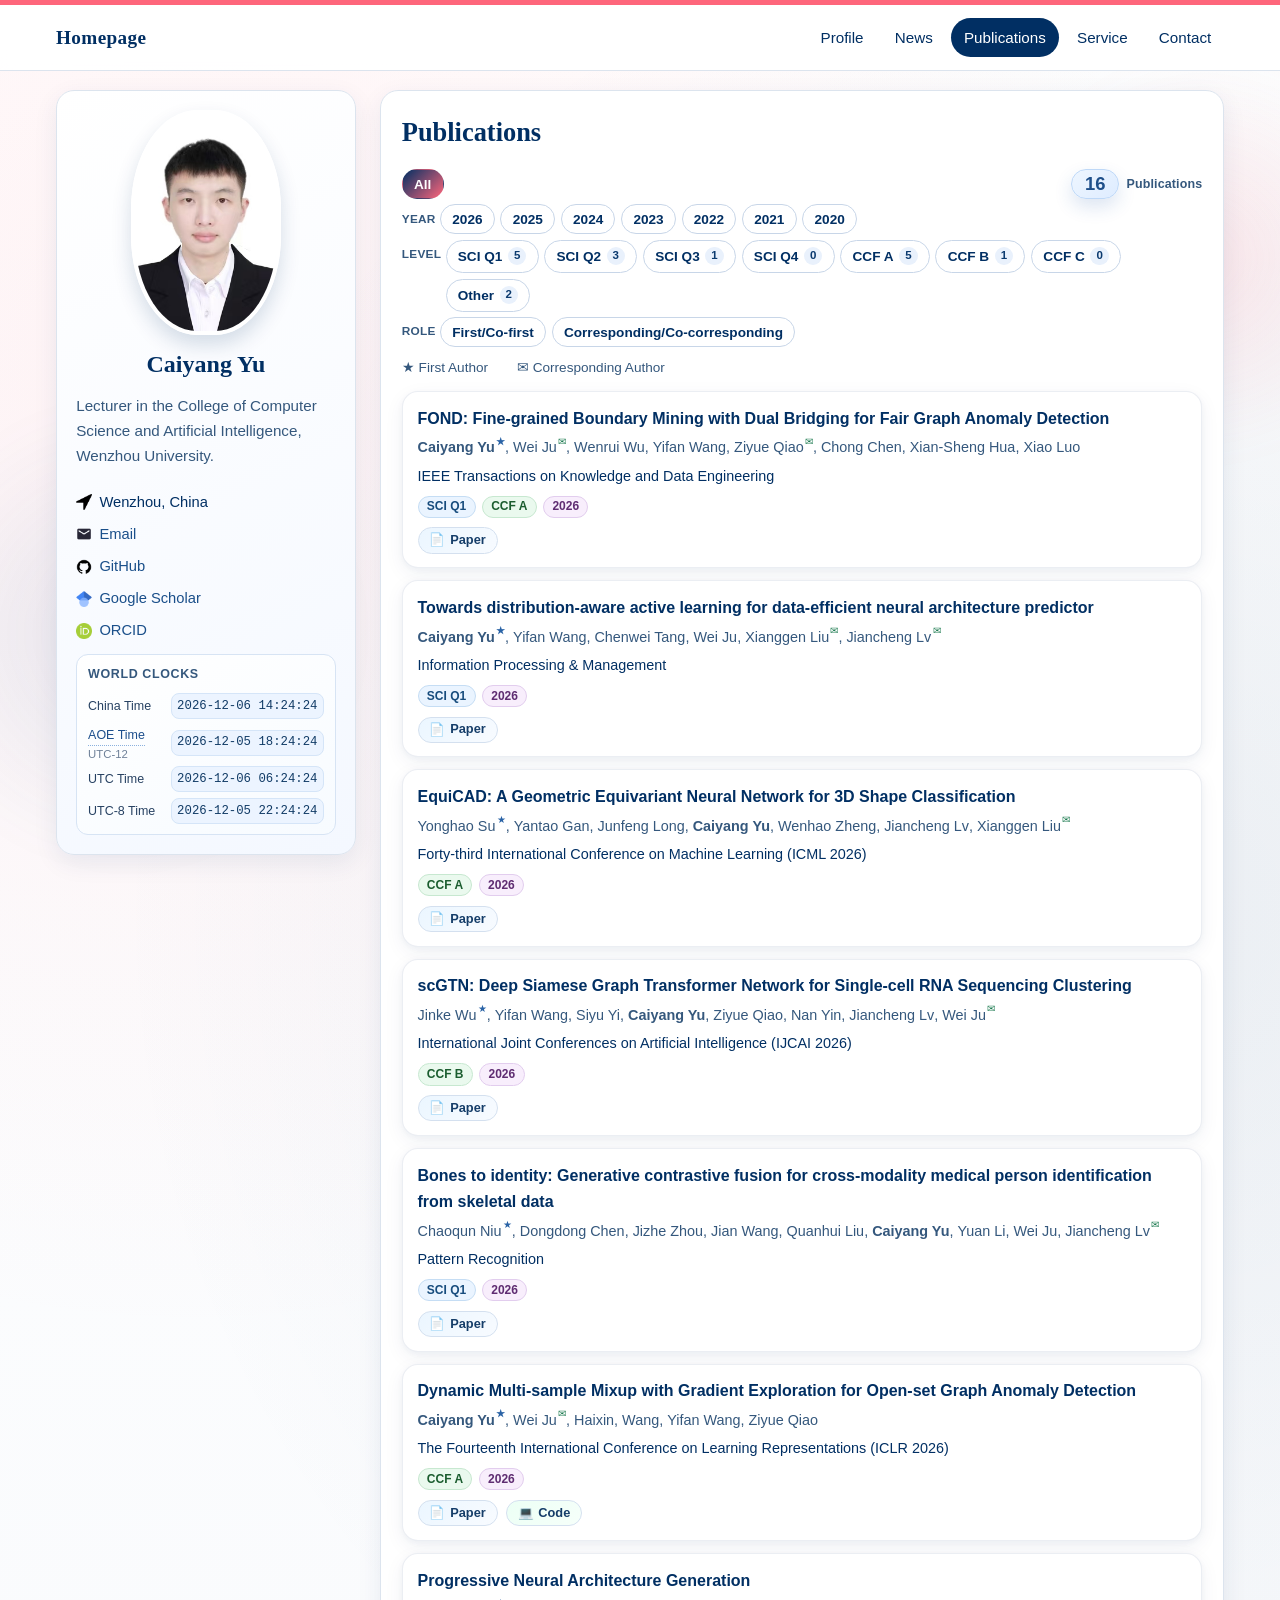
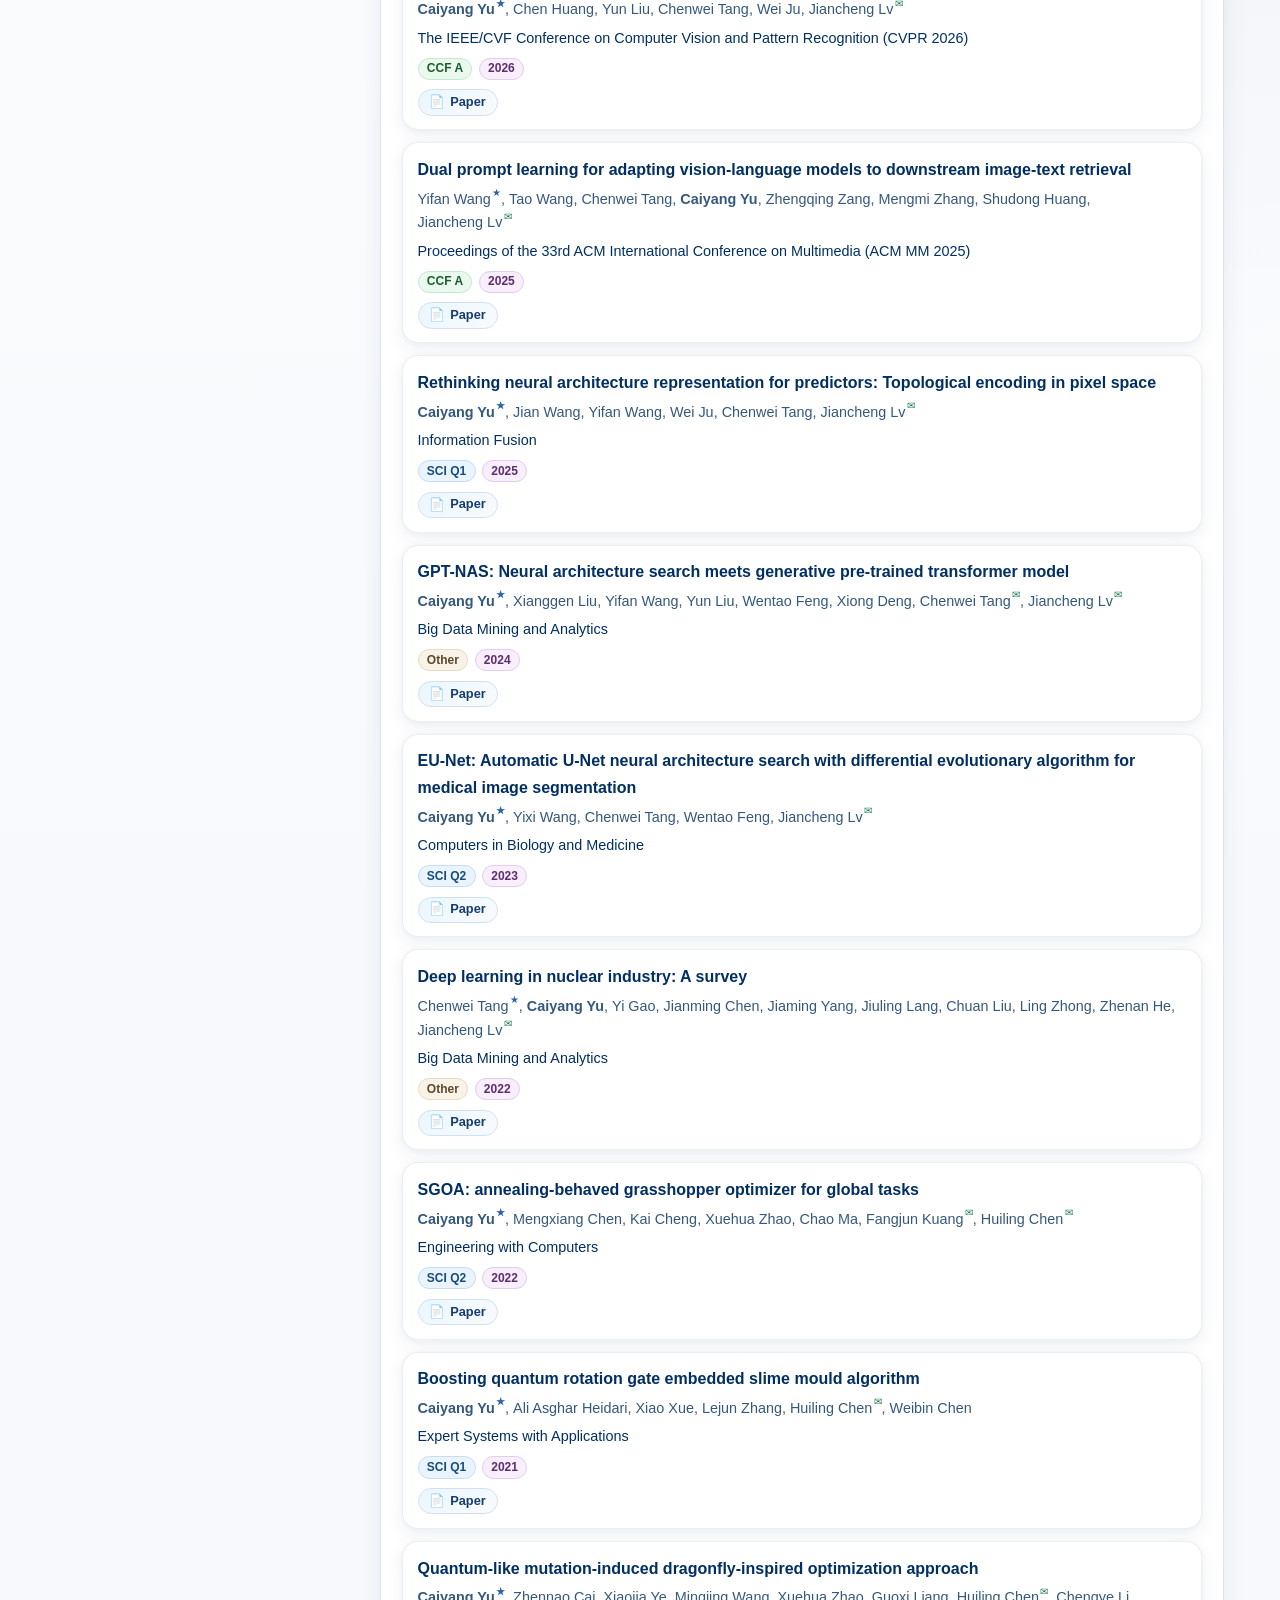
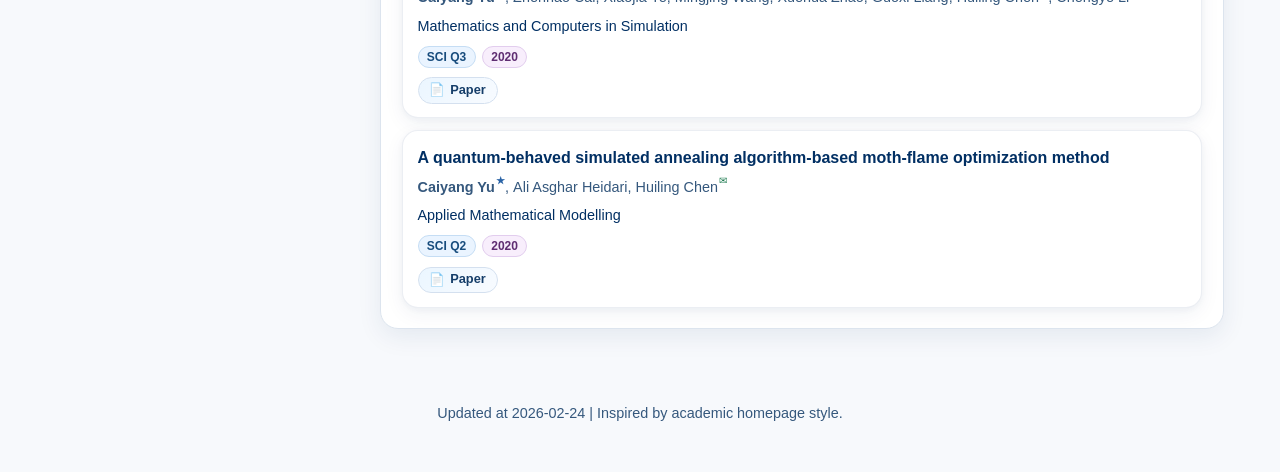
==== commit 160061e0: "Add files via upload" ====
--- a/publications.html
+++ b/publications.html
@@ -6,25 +6,26 @@
     <meta http-equiv="Cache-Control" content="no-cache, no-store, must-revalidate" />
     <meta http-equiv="Pragma" content="no-cache" />
     <meta http-equiv="Expires" content="0" />
-    <title>Your Name - Publications</title>
+    <title>Caiyang Yu - Publications</title>
     <meta
       name="description"
       content="Full publications list with tag filters and resource links."
     />
-    <link rel="stylesheet" href="./assets/css/style.css?v=20260824a12" />
+    <script>document.documentElement.classList.add("js");</script>
+    <link rel="stylesheet" href="./assets/css/style.css?v=20260828a13" />
   </head>
-  <body class="accent-border-top publications-page">
+  <body class="accent-border-top publications-page content-loading" aria-busy="true">
     <header class="masthead">
       <div class="masthead__inner">
         <a class="brand" href="./index.html#overview">Homepage</a>
         <button class="menu-toggle" id="menuToggle" aria-label="Toggle navigation menu">
-          ?
+          &#9776;
         </button>
         <nav class="site-nav" id="siteNav">
           <a href="./index.html#overview" class="nav-link" id="navOverview">Profile</a>
           <a href="./index.html#news" class="nav-link" id="navNews">News</a>
+          <a href="./publications.html#publications" class="nav-link active" id="navPublications">Publications</a>
           <a href="./index.html#service" class="nav-link" id="navService">Service</a>
-          <a href="./publications.html#publications" class="nav-link active" id="navPublications">Publications</a>
           <a href="./index.html#contact" class="nav-link" id="navContact">Contact</a>
         </nav>
       </div>
@@ -52,7 +53,7 @@
         <section id="publications" class="section">
           <h2 id="publicationsTitle">Publications</h2>
           <div class="chip-group" id="pubFilterChips"></div>
-          <p class="filter-hint filter-hint--authors" id="pubFilterHint">�� First Author        ? Corresponding Author</p>
+          <p class="filter-hint filter-hint--authors" id="pubFilterHint">★ First Author &nbsp;&nbsp; ✉ Corresponding Author</p>
           <div class="pub-list" id="pubList"></div>
         </section>
       </main>
@@ -64,8 +65,12 @@
 
     <script>
       window.CONTENT_BASE_PATH = "./content";
+      window.contentReadyFallback = window.setTimeout(function () {
+        document.body.classList.remove("content-loading");
+        document.body.removeAttribute("aria-busy");
+      }, 4000);
     </script>
-    <script src="./assets/js/main.js?v=20260824a12"></script>
+    <script src="./assets/js/main.js?v=20260828a13"></script>
   </body>
 </html>
 
--- a/assets/css/style.css
+++ b/assets/css/style.css
@@ -39,6 +39,18 @@
   line-height: 1.65;
   overflow-x: hidden;
   animation: none;
+}
+
+/* Keep raw HTML placeholders out of the first paint while JSON content loads. */
+.js body.content-loading .layout,
+.js body.content-loading .footer {
+  visibility: hidden;
+  opacity: 0;
+}
+
+.js body:not(.content-loading) .layout,
+.js body:not(.content-loading) .footer {
+  transition: opacity 0.16s ease;
 }
 
 body.modal-open {
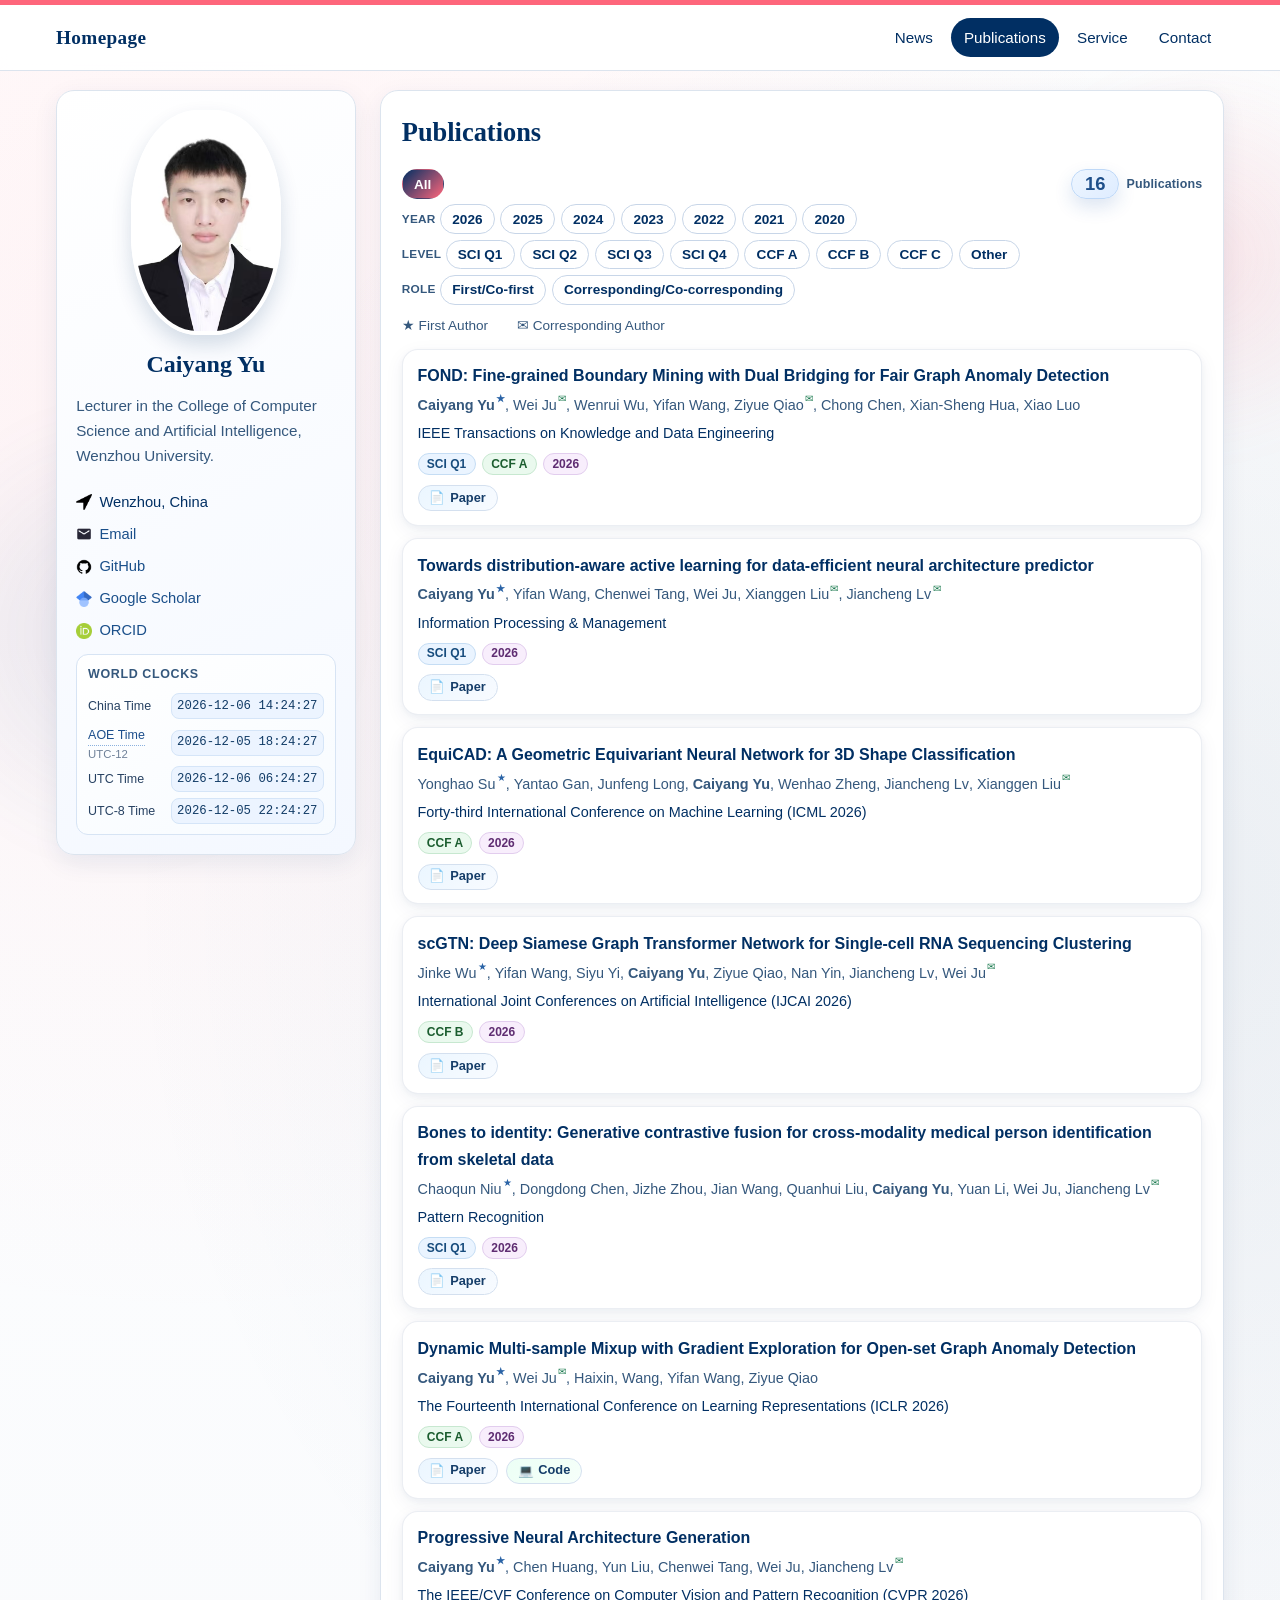
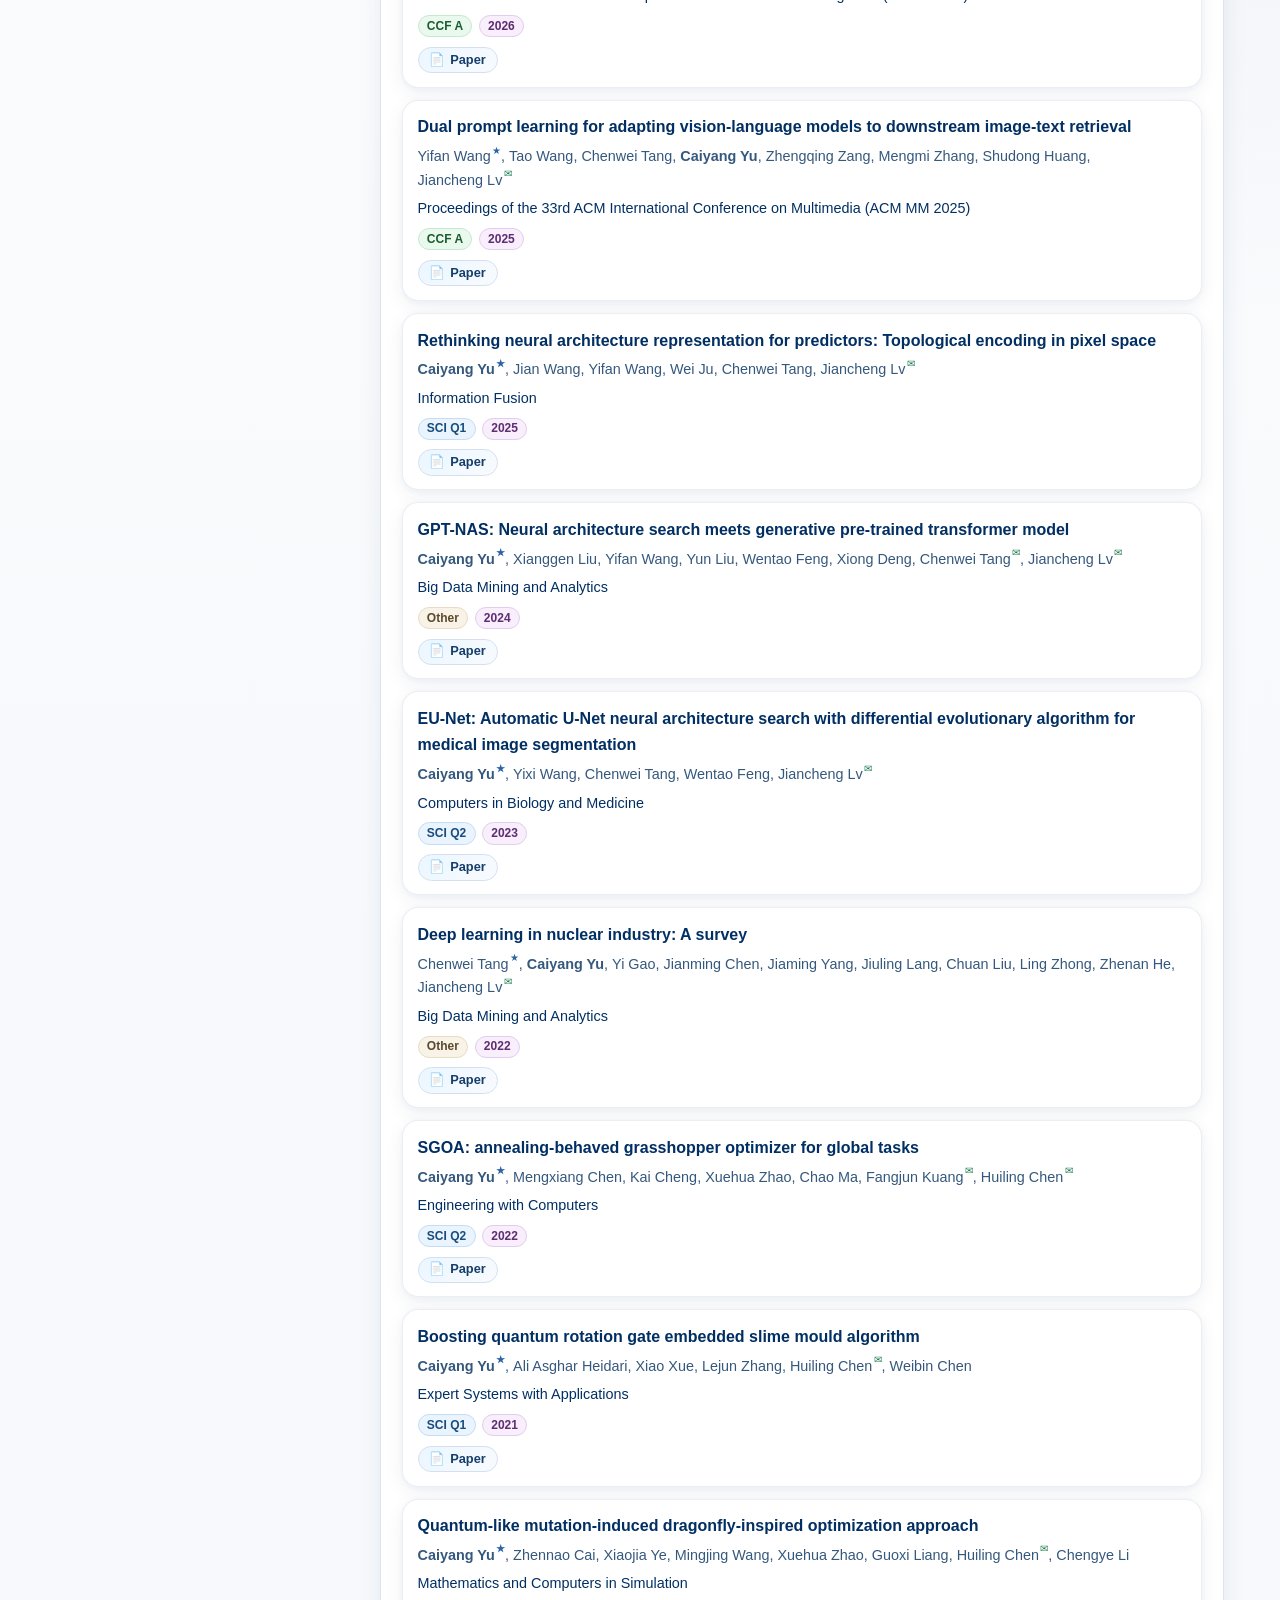
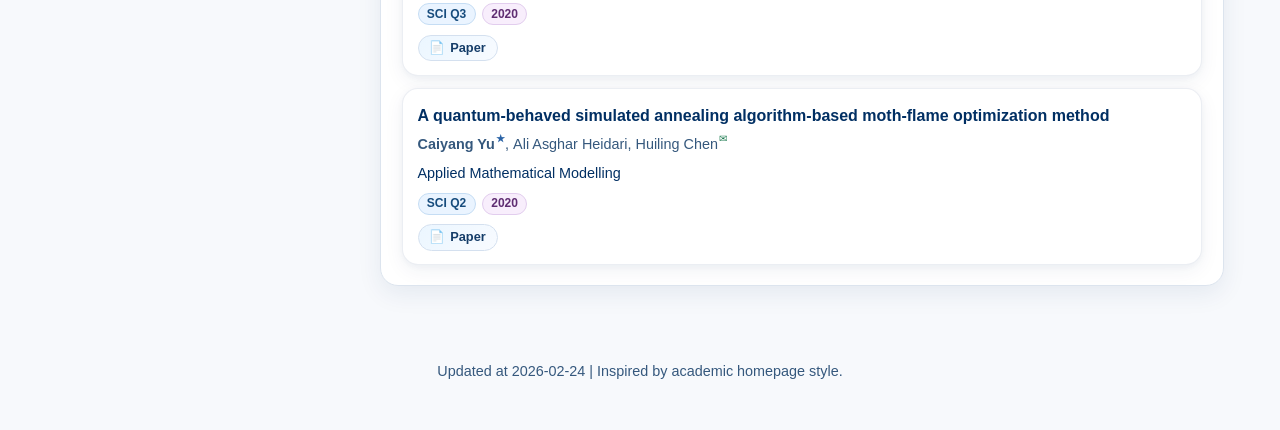
==== commit 5bfeb07b: "Add files via upload" ====
--- a/publications.html
+++ b/publications.html
@@ -12,7 +12,7 @@
       content="Full publications list with tag filters and resource links."
     />
     <script>document.documentElement.classList.add("js");</script>
-    <link rel="stylesheet" href="./assets/css/style.css?v=20260828a13" />
+    <link rel="stylesheet" href="./assets/css/style.css?v=20260829a15" />
   </head>
   <body class="accent-border-top publications-page content-loading" aria-busy="true">
     <header class="masthead">
@@ -22,7 +22,6 @@
           &#9776;
         </button>
         <nav class="site-nav" id="siteNav">
-          <a href="./index.html#overview" class="nav-link" id="navOverview">Profile</a>
           <a href="./index.html#news" class="nav-link" id="navNews">News</a>
           <a href="./publications.html#publications" class="nav-link active" id="navPublications">Publications</a>
           <a href="./index.html#service" class="nav-link" id="navService">Service</a>
@@ -70,7 +69,7 @@
         document.body.removeAttribute("aria-busy");
       }, 4000);
     </script>
-    <script src="./assets/js/main.js?v=20260828a13"></script>
+    <script src="./assets/js/main.js?v=20260829a15"></script>
   </body>
 </html>
 
--- a/assets/css/style.css
+++ b/assets/css/style.css
@@ -495,6 +495,7 @@
 
 .section {
   position: relative;
+  scroll-margin-top: 5rem;
   background: var(--bg-white);
   border: 1px solid var(--border);
   border-radius: var(--radius-lg);
@@ -1073,31 +1074,10 @@
   gap: 0.35rem;
 }
 
-.chip-count-badge {
-  display: inline-flex;
-  align-items: center;
-  justify-content: center;
-  min-width: 1.15rem;
-  height: 1.15rem;
-  padding: 0 0.35rem;
-  border-radius: 999px;
-  font-size: 0.72rem;
-  font-weight: 700;
-  line-height: 1;
-  background: #e9f1fc;
-  color: #0b3a6f;
-}
-
 .chip.active,
 .chip:hover {
   border-color: transparent;
   background: linear-gradient(135deg, var(--primary-color), var(--accent-color));
-  color: #fff;
-}
-
-.chip.active .chip-count-badge,
-.chip:hover .chip-count-badge {
-  background: rgba(255, 255, 255, 0.24);
   color: #fff;
 }
 
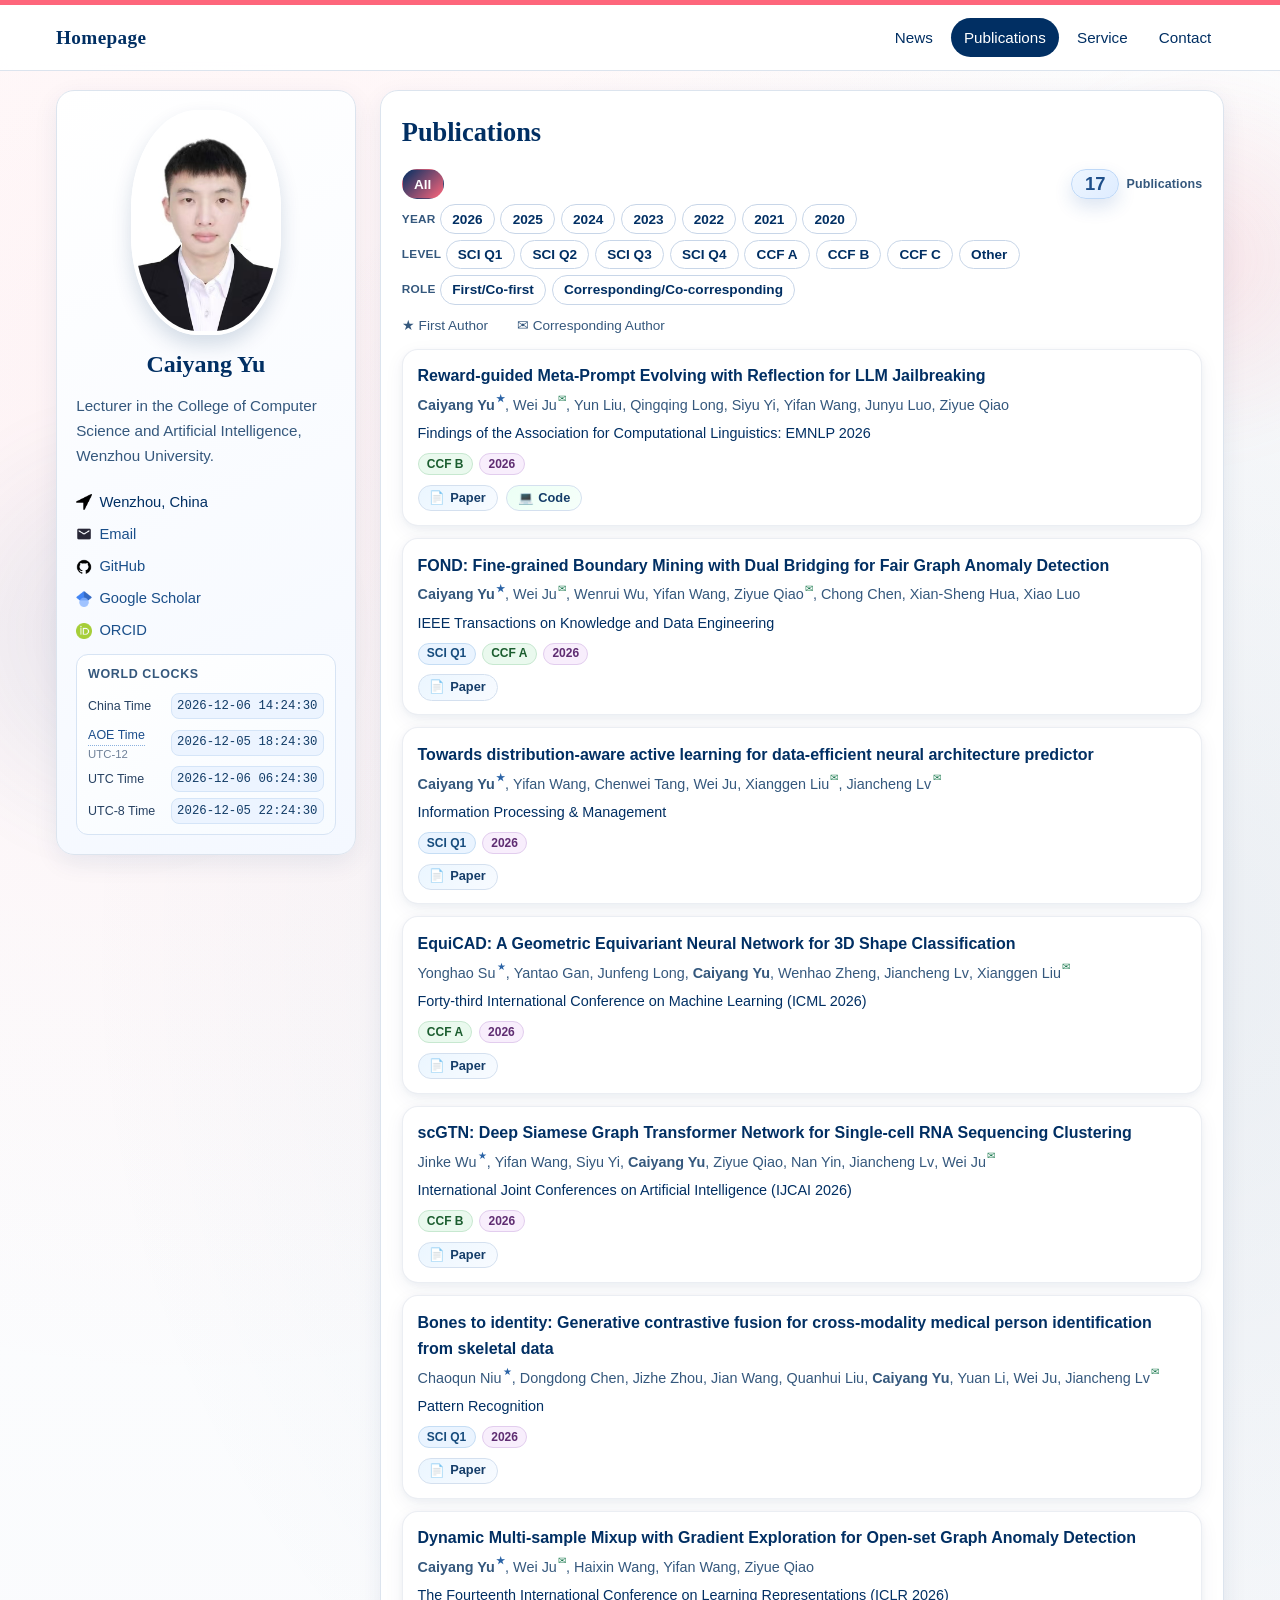
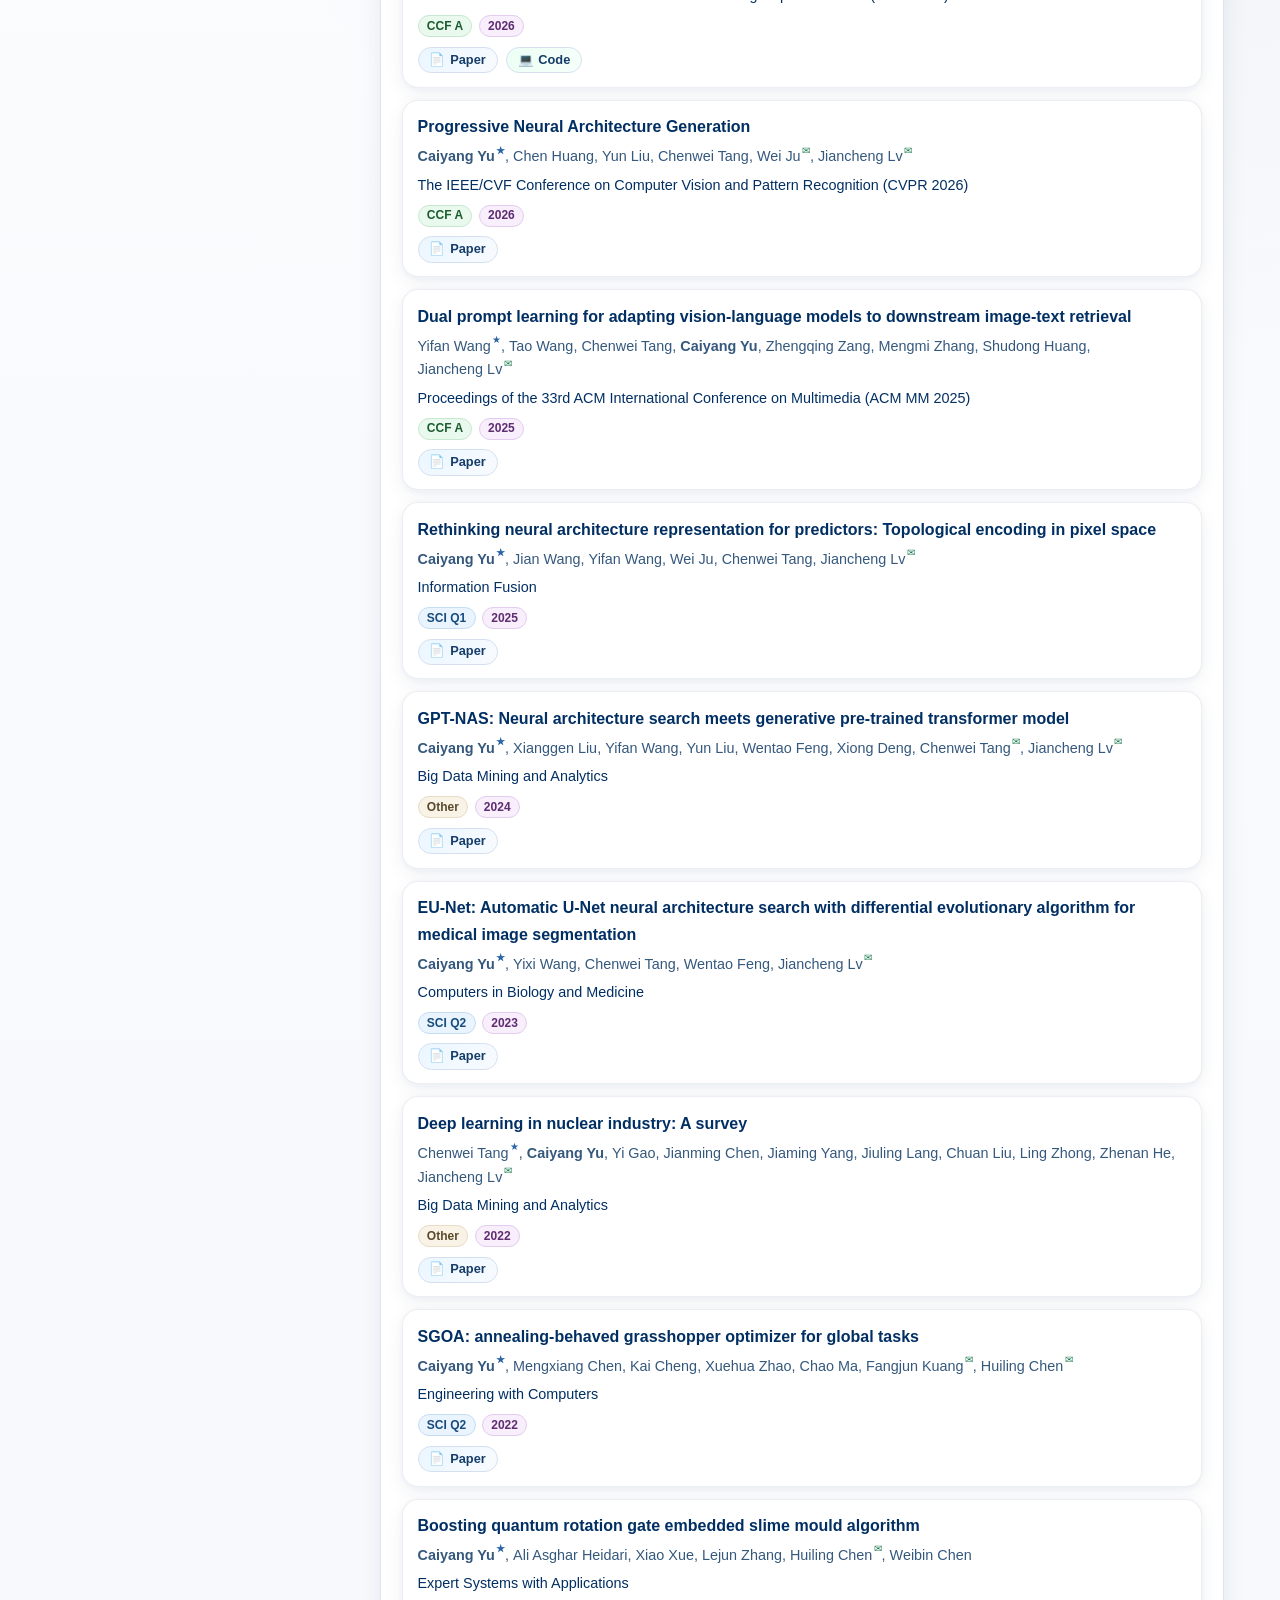
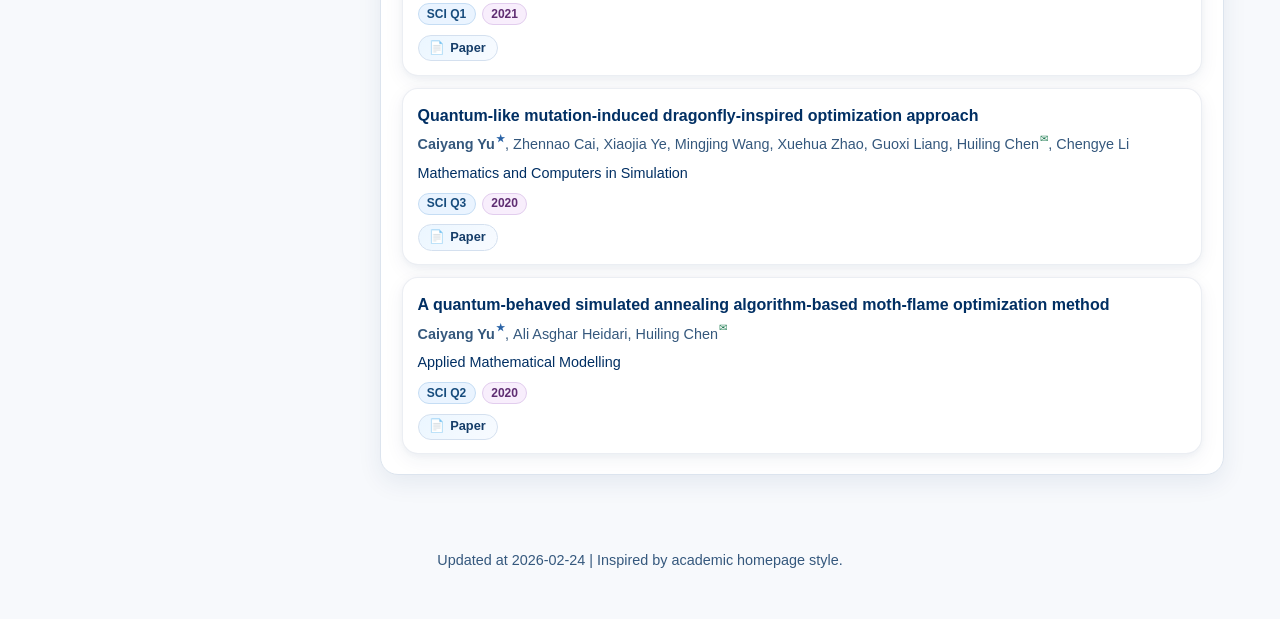
==== commit ac58e630: "Update publications and homepage metadata" ====
--- a/publications.html
+++ b/publications.html
@@ -7,6 +7,7 @@
     <meta http-equiv="Pragma" content="no-cache" />
     <meta http-equiv="Expires" content="0" />
     <title>Caiyang Yu - Publications</title>
+    <link rel="icon" href="./assets/img/avatar.svg" type="image/svg+xml" />
     <meta
       name="description"
       content="Full publications list with tag filters and resource links."
